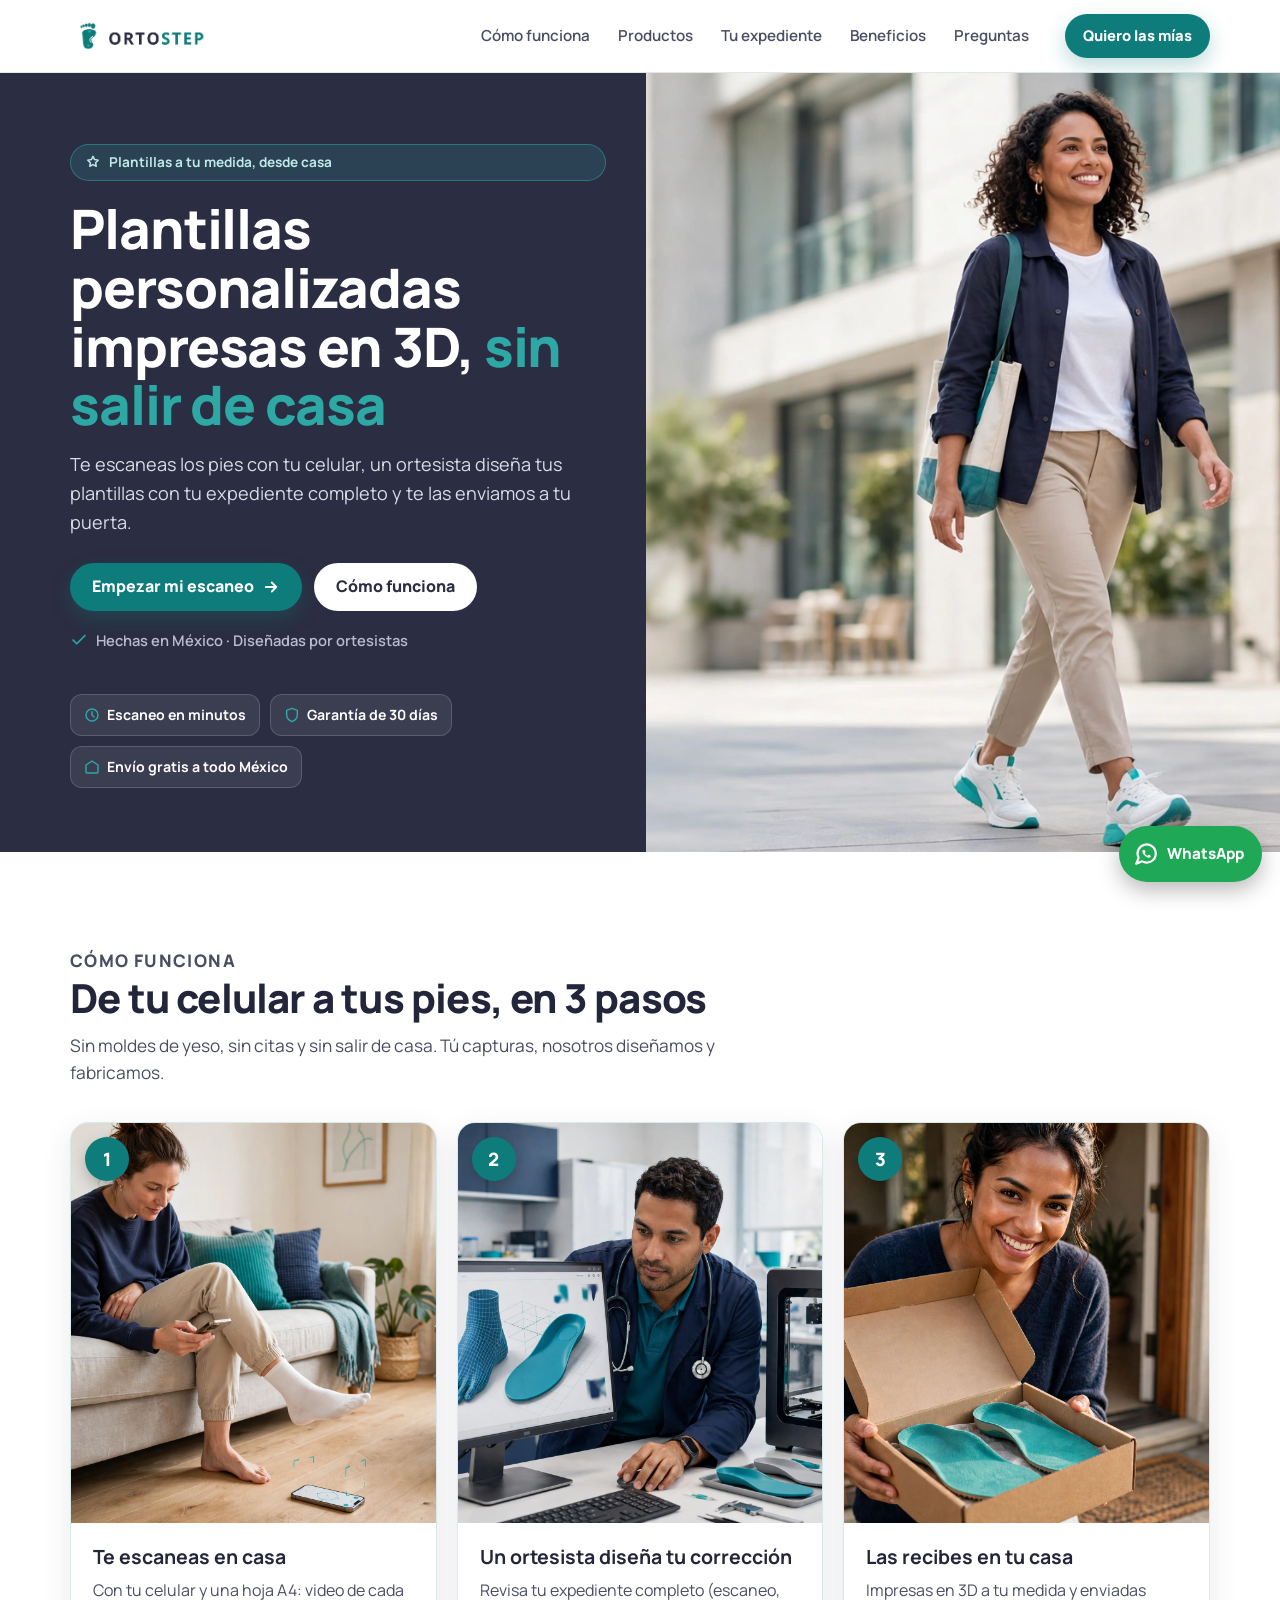
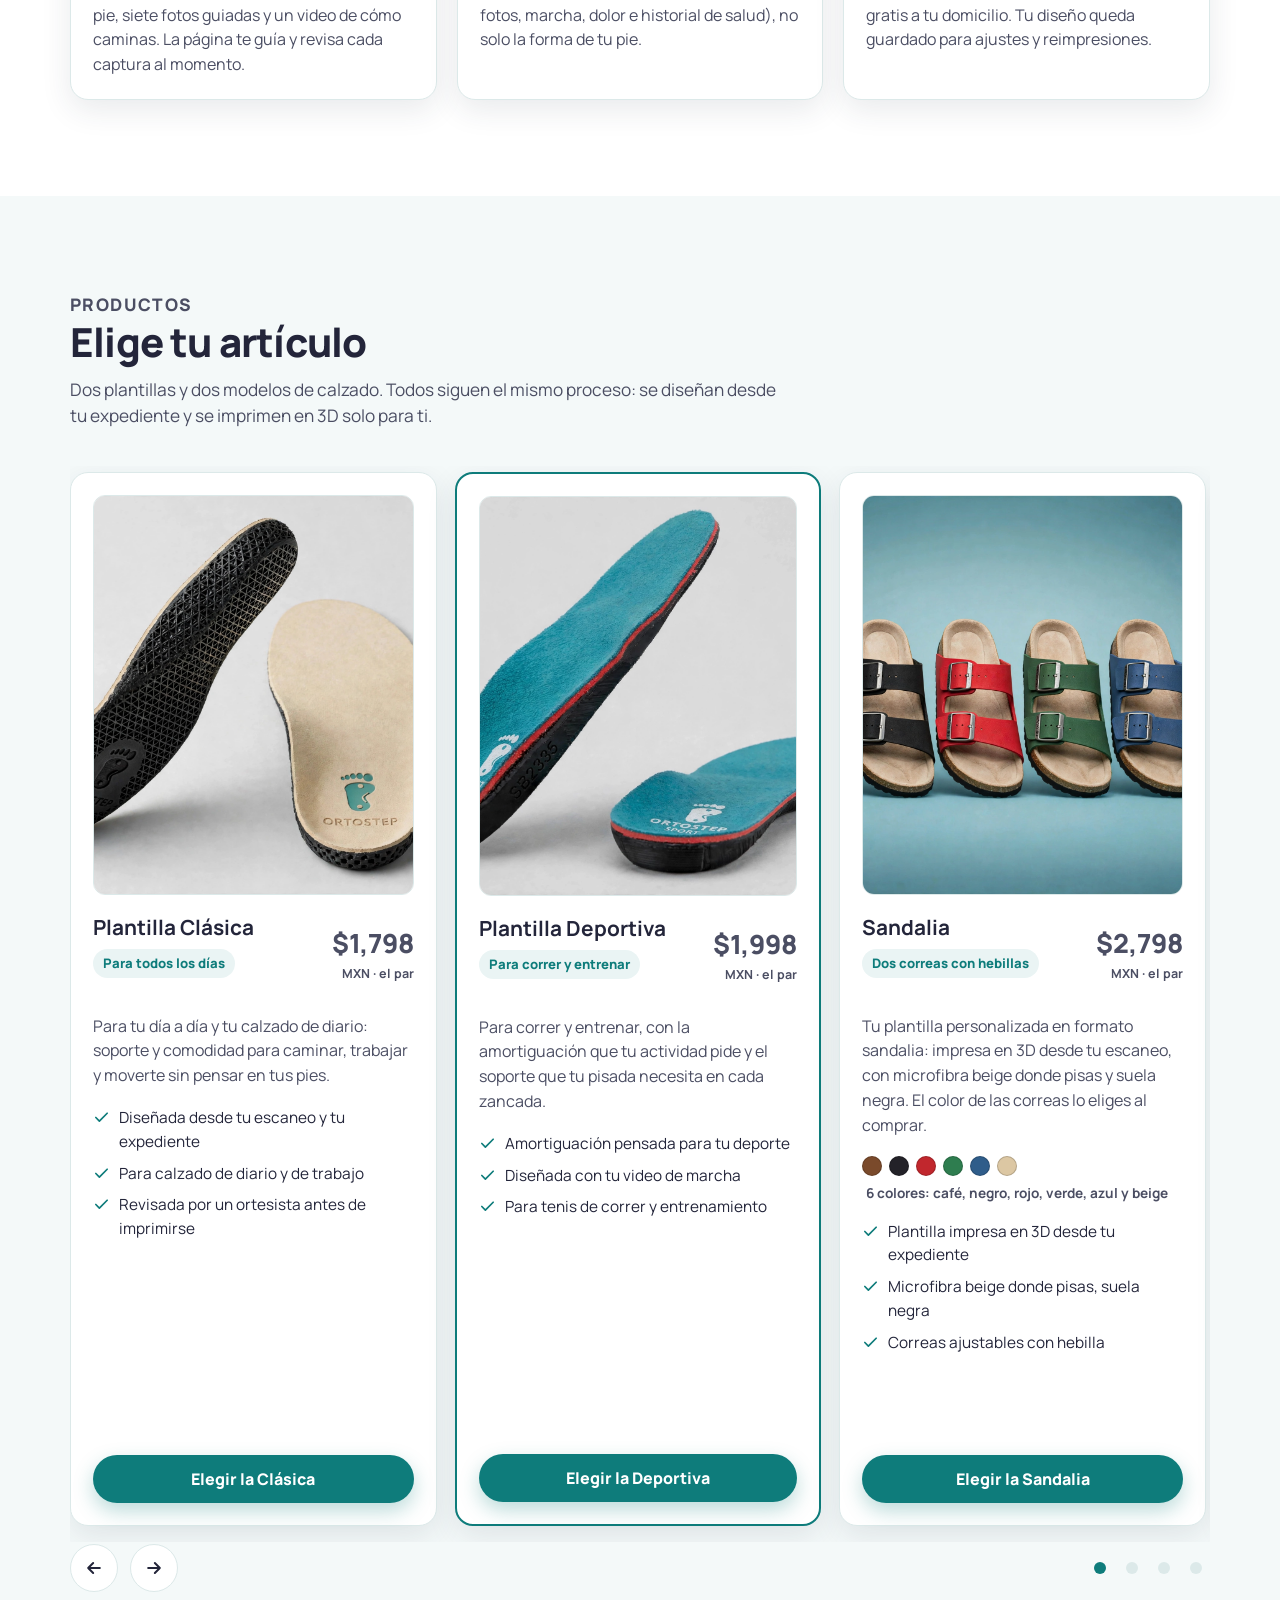
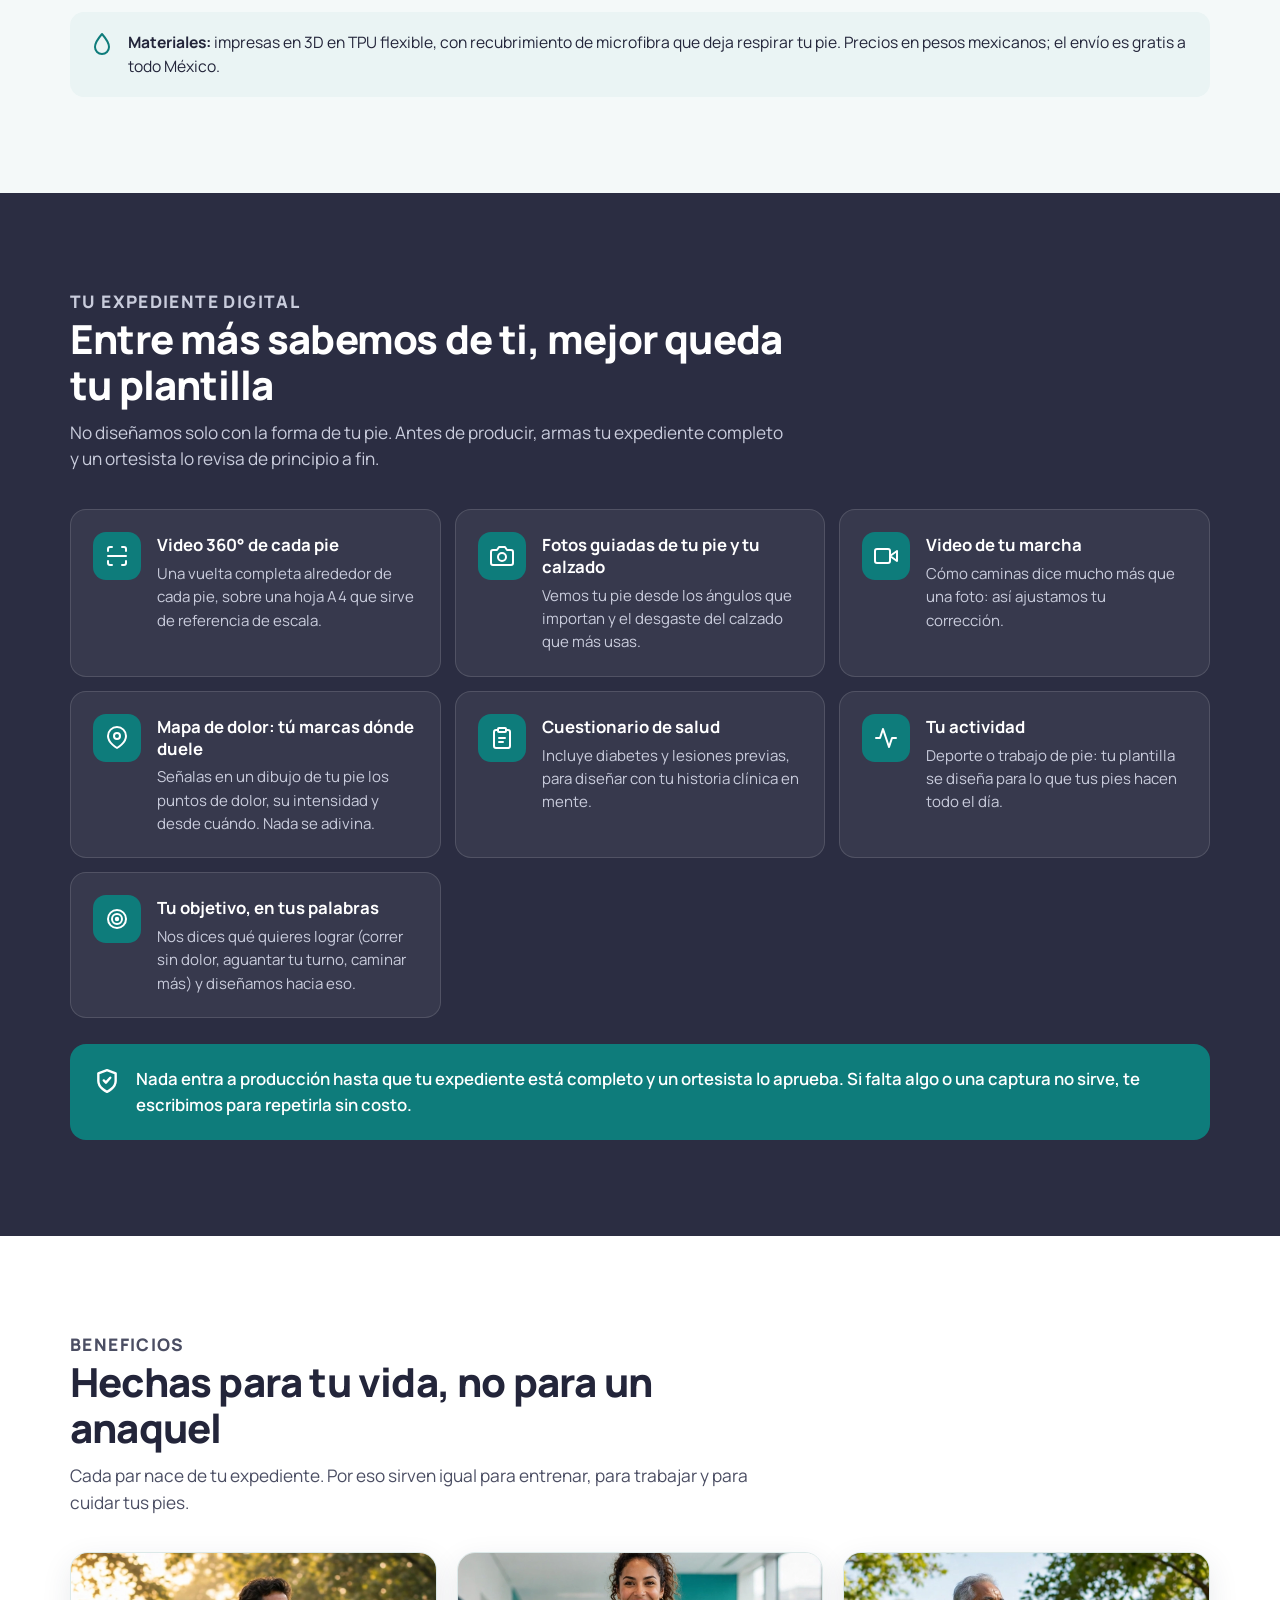
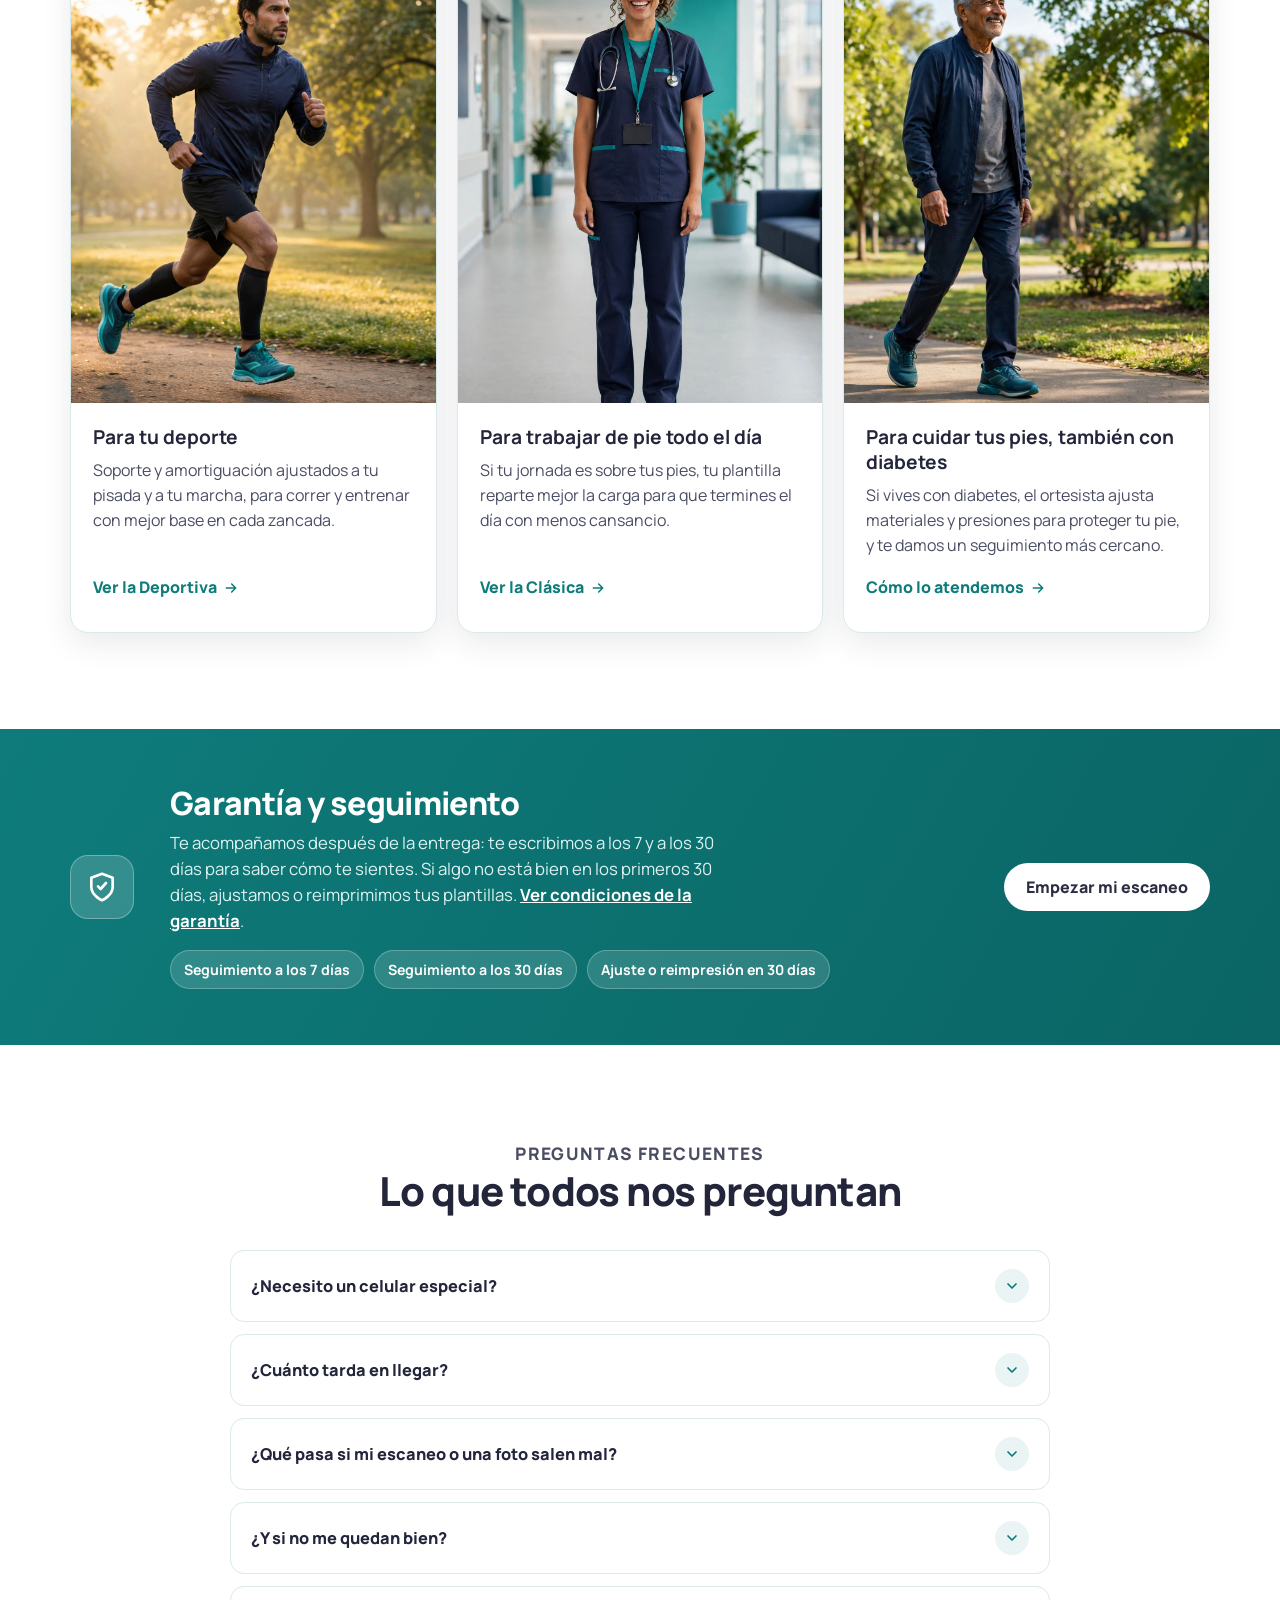
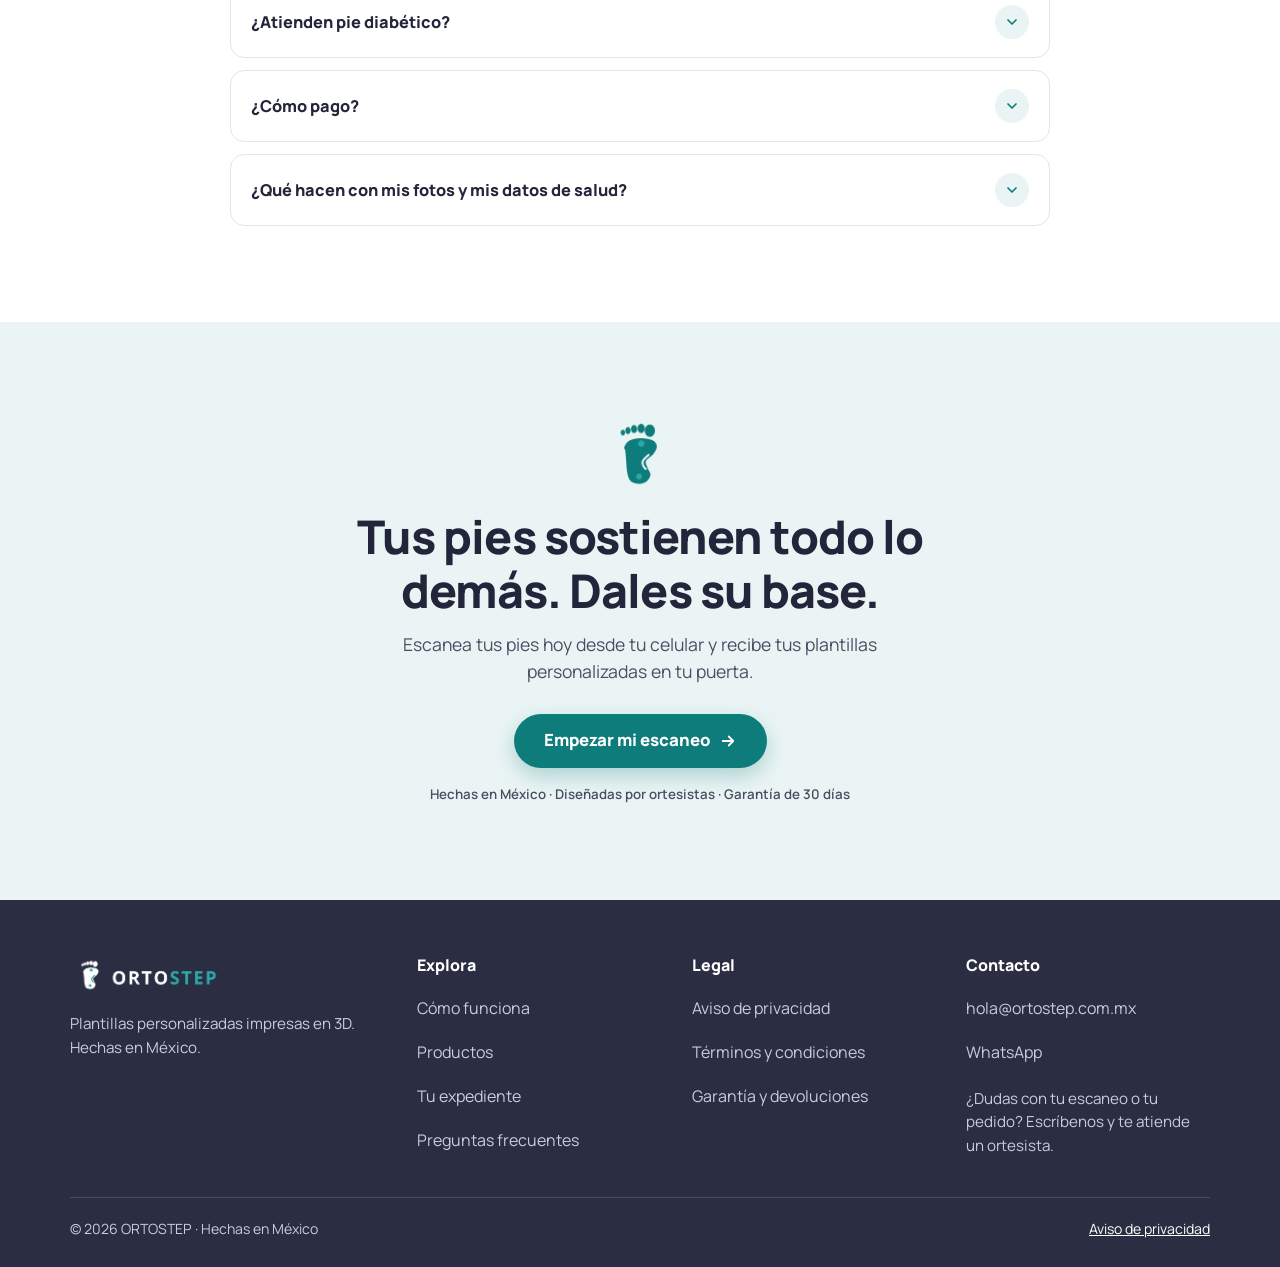
==== index.html @ dfd5c1cf "Sitio ORTOSTEP: página de venta y captura de expediente - Flujo de 8 pasos con revisión real de vide" ====
<!doctype html>
<html lang="es-MX">
<head>
<meta charset="utf-8" />
<meta name="viewport" content="width=device-width, initial-scale=1, viewport-fit=cover" />
<meta name="color-scheme" content="light dark" />
<meta name="theme-color" content="#2B2D42" />
<title>ORTOSTEP · Plantillas personalizadas impresas en 3D desde casa</title>
<meta name="description" content="Plantillas ortopédicas personalizadas impresas en 3D, sin salir de casa. Te escaneas los pies con tu celular, un ortesista diseña tus plantillas con tu expediente y te las enviamos gratis a todo México." />
<link rel="canonical" href="https://ortostep.com.mx/" />
<meta property="og:type" content="website" />
<meta property="og:locale" content="es_MX" />
<meta property="og:site_name" content="ORTOSTEP" />
<meta property="og:title" content="ORTOSTEP · Plantillas personalizadas impresas en 3D desde casa" />
<meta property="og:description" content="Te escaneas con tu celular, un ortesista diseña tus plantillas y llegan a tu puerta. Envío gratis a todo México." />
<meta property="og:url" content="https://ortostep.com.mx/" />
<meta property="og:image" content="https://ortostep.com.mx/assets/img/portada.webp" />
<meta name="twitter:card" content="summary_large_image" />
<link rel="icon" type="image/png" href="assets/img/favicon.png" />
<link rel="apple-touch-icon" href="assets/img/favicon.png" />
<link rel="preconnect" href="https://fonts.googleapis.com" />
<link rel="preconnect" href="https://fonts.gstatic.com" crossorigin />
<link href="https://fonts.googleapis.com/css2?family=Manrope:wght@400;500;600;700;800&display=swap" rel="stylesheet" />
<link rel="preload" as="image" href="assets/img/portada.webp" />
<link rel="stylesheet" href="assets/css/styles.css" />
<script type="application/ld+json">
{
  "@context": "https://schema.org",
  "@type": "Organization",
  "name": "ORTOSTEP",
  "url": "https://ortostep.com.mx/",
  "logo": "https://ortostep.com.mx/assets/img/logo.png",
  "email": "hola@ortostep.com.mx"
}
</script>
</head>
<body>
<a class="skip" href="#inicio">Saltar al contenido</a>

<header class="site-header">
  <div class="wrap header-in">
    <a class="brand" href="#inicio" aria-label="ORTOSTEP, ir al inicio">
      <img class="logo-light" src="assets/img/logo.png" alt="ORTOSTEP" width="138" height="42" />
      <img class="logo-dark" src="assets/img/logo-oscuro.png" alt="ORTOSTEP" width="138" height="42" />
    </a>
    <nav class="main-nav" aria-label="Navegación principal">
      <ul>
        <li><a href="#como-funciona">Cómo funciona</a></li>
        <li><a href="#productos">Productos</a></li>
        <li><a href="#expediente">Tu expediente</a></li>
        <li><a href="#beneficios">Beneficios</a></li>
        <li><a href="#preguntas">Preguntas</a></li>
      </ul>
    </nav>
    <div class="header-cta">
      <button type="button" class="btn btn-teal btn-sm" data-flow-open data-product="clasica">Quiero las mías</button>
    </div>
    <button type="button" class="menu-btn" id="menuBtn" aria-label="Abrir menú" aria-expanded="false" aria-controls="mobileNav">
      <svg width="22" height="22" viewBox="0 0 24 24" fill="none" stroke="currentColor" stroke-width="2.2" stroke-linecap="round" aria-hidden="true"><line x1="3" y1="6" x2="21" y2="6"/><line x1="3" y1="12" x2="21" y2="12"/><line x1="3" y1="18" x2="21" y2="18"/></svg>
    </button>
  </div>
  <nav class="mobile-nav" id="mobileNav" aria-label="Menú móvil">
    <a href="#como-funciona">Cómo funciona</a>
    <a href="#productos">Productos</a>
    <a href="#expediente">Tu expediente</a>
    <a href="#beneficios">Beneficios</a>
    <a href="#preguntas">Preguntas</a>
  </nav>
</header>

<main id="inicio" tabindex="-1">

  <!-- PORTADA -->
  <section class="hero" aria-label="Portada">
    <div class="hero-grid">
      <div class="hero-copy">
        <span class="hero-kicker">
          <svg width="16" height="16" viewBox="0 0 24 24" fill="none" stroke="currentColor" stroke-width="2.2" stroke-linecap="round" stroke-linejoin="round" aria-hidden="true"><path d="M12 2l2.4 4.9 5.4.8-3.9 3.8 1 5.4-4.9-2.6-4.9 2.6 1-5.4L4.2 7.7l5.4-.8z"/></svg>
          Plantillas a tu medida, desde casa
        </span>
        <h1>Plantillas personalizadas impresas en 3D, <em>sin salir de casa</em></h1>
        <p class="lead">Te escaneas los pies con tu celular, un ortesista diseña tus plantillas con tu expediente completo y te las enviamos a tu puerta.</p>
        <div class="hero-actions">
          <button type="button" class="btn btn-teal" data-flow-open data-product="clasica">Empezar mi escaneo
            <svg width="18" height="18" viewBox="0 0 24 24" fill="none" stroke="currentColor" stroke-width="2.4" stroke-linecap="round" stroke-linejoin="round" aria-hidden="true"><path d="M5 12h14M13 6l6 6-6 6"/></svg>
          </button>
          <a class="btn btn-white" href="#como-funciona">Cómo funciona</a>
        </div>
        <p class="hero-note">
          <svg width="18" height="18" viewBox="0 0 24 24" fill="none" stroke="currentColor" stroke-width="2.2" stroke-linecap="round" stroke-linejoin="round" aria-hidden="true"><path d="M20 6L9 17l-5-5"/></svg>
          Hechas en México · Diseñadas por ortesistas
        </p>
        <div class="hero-badges">
          <span><svg width="16" height="16" viewBox="0 0 24 24" fill="none" stroke="currentColor" stroke-width="2.2" stroke-linecap="round" aria-hidden="true"><circle cx="12" cy="12" r="9"/><path d="M12 7v5l3 3"/></svg> Escaneo en minutos</span>
          <span><svg width="16" height="16" viewBox="0 0 24 24" fill="none" stroke="currentColor" stroke-width="2.2" stroke-linecap="round" stroke-linejoin="round" aria-hidden="true"><path d="M12 22s8-3.6 8-10V5l-8-3-8 3v7c0 6.4 8 10 8 10z"/></svg> Garantía de 30 días</span>
          <span><svg width="16" height="16" viewBox="0 0 24 24" fill="none" stroke="currentColor" stroke-width="2.2" stroke-linecap="round" stroke-linejoin="round" aria-hidden="true"><path d="M3 9l9-6 9 6v11a1 1 0 0 1-1 1H4a1 1 0 0 1-1-1z"/></svg> Envío gratis a todo México</span>
        </div>
      </div>
      <div class="hero-media">
        <img src="assets/img/portada.webp" alt="Mujer caminando con comodidad por la ciudad con calzado deportivo" fetchpriority="high" />
      </div>
    </div>
  </section>

  <!-- CÓMO FUNCIONA -->
  <section class="section" id="como-funciona">
    <div class="wrap">
      <div class="section-head">
        <p class="eyebrow">Cómo funciona</p>
        <h2>De tu celular a tus pies, en 3 pasos</h2>
        <p>Sin moldes de yeso, sin citas y sin salir de casa. Tú capturas, nosotros diseñamos y fabricamos.</p>
      </div>
      <div class="steps">
        <article class="step-card">
          <figure>
            <img src="assets/img/paso-1-escaneo.webp" alt="Persona escaneando su pie en casa con su celular" loading="lazy" width="600" height="400" />
            <span class="step-num" aria-hidden="true">1</span>
          </figure>
          <div class="step-body">
            <h3>Te escaneas en casa</h3>
            <p>Con tu celular y una hoja A4: video de cada pie, siete fotos guiadas y un video de cómo caminas. La página te guía y revisa cada captura al momento.</p>
          </div>
        </article>
        <article class="step-card">
          <figure>
            <img src="assets/img/paso-2-ortesista.webp" alt="Ortesista diseñando una plantilla en 3D en la computadora" loading="lazy" width="600" height="400" />
            <span class="step-num" aria-hidden="true">2</span>
          </figure>
          <div class="step-body">
            <h3>Un ortesista diseña tu corrección</h3>
            <p>Revisa tu expediente completo (escaneo, fotos, marcha, dolor e historial de salud), no solo la forma de tu pie.</p>
          </div>
        </article>
        <article class="step-card">
          <figure>
            <img src="assets/img/paso-3-entrega.webp" alt="Entrega de las plantillas ORTOSTEP en la puerta de casa" loading="lazy" width="600" height="400" />
            <span class="step-num" aria-hidden="true">3</span>
          </figure>
          <div class="step-body">
            <h3>Las recibes en tu casa</h3>
            <p>Impresas en 3D a tu medida y enviadas gratis a tu domicilio. Tu diseño queda guardado para ajustes y reimpresiones.</p>
          </div>
        </article>
      </div>
    </div>
  </section>

  <!-- PRODUCTOS -->
  <section class="section section-soft" id="productos">
    <div class="wrap">
      <div class="section-head">
        <p class="eyebrow">Productos</p>
        <h2>Elige tu artículo</h2>
        <p>Dos plantillas y dos modelos de calzado. Todos siguen el mismo proceso: se diseñan desde tu expediente y se imprimen en 3D solo para ti.</p>
      </div>
      <div class="carousel" id="carreteProductos" aria-roledescription="carrusel" aria-label="Productos">
        <div class="car-track" id="carTrack" tabindex="0" aria-label="Lista de productos, desliza para ver más">
          <article class="product-card car-card" id="prod-clasica" aria-label="Plantilla Clásica">
            <img class="car-img" src="assets/img/producto-clasica.webp" alt="Par de plantillas ORTOSTEP impresas en 3D con recubrimiento de microfibra" loading="lazy" width="640" height="400" />
            <div class="product-top">
              <div>
                <h3>Plantilla Clásica</h3>
                <span class="product-tag">Para todos los días</span>
              </div>
              <p class="price">$1,798 <small>MXN · el par</small></p>
            </div>
            <p>Para tu día a día y tu calzado de diario: soporte y comodidad para caminar, trabajar y moverte sin pensar en tus pies.</p>
            <ul>
              <li><svg width="17" height="17" viewBox="0 0 24 24" fill="none" stroke="currentColor" stroke-width="2.4" stroke-linecap="round" stroke-linejoin="round" aria-hidden="true"><path d="M20 6L9 17l-5-5"/></svg> Diseñada desde tu escaneo y tu expediente</li>
              <li><svg width="17" height="17" viewBox="0 0 24 24" fill="none" stroke="currentColor" stroke-width="2.4" stroke-linecap="round" stroke-linejoin="round" aria-hidden="true"><path d="M20 6L9 17l-5-5"/></svg> Para calzado de diario y de trabajo</li>
              <li><svg width="17" height="17" viewBox="0 0 24 24" fill="none" stroke="currentColor" stroke-width="2.4" stroke-linecap="round" stroke-linejoin="round" aria-hidden="true"><path d="M20 6L9 17l-5-5"/></svg> Revisada por un ortesista antes de imprimirse</li>
            </ul>
            <button type="button" class="btn btn-teal btn-block" data-flow-open data-product="clasica">Elegir la Clásica</button>
          </article>
          <article class="product-card featured car-card" id="prod-deportiva" aria-label="Plantilla Deportiva">
            <img class="car-img" src="assets/img/producto-deportiva.webp" alt="Par de plantillas deportivas ORTOSTEP impresas en 3D" loading="lazy" width="640" height="400" />
            <div class="product-top">
              <div>
                <h3>Plantilla Deportiva</h3>
                <span class="product-tag">Para correr y entrenar</span>
              </div>
              <p class="price">$1,998 <small>MXN · el par</small></p>
            </div>
            <p>Para correr y entrenar, con la amortiguación que tu actividad pide y el soporte que tu pisada necesita en cada zancada.</p>
            <ul>
              <li><svg width="17" height="17" viewBox="0 0 24 24" fill="none" stroke="currentColor" stroke-width="2.4" stroke-linecap="round" stroke-linejoin="round" aria-hidden="true"><path d="M20 6L9 17l-5-5"/></svg> Amortiguación pensada para tu deporte</li>
              <li><svg width="17" height="17" viewBox="0 0 24 24" fill="none" stroke="currentColor" stroke-width="2.4" stroke-linecap="round" stroke-linejoin="round" aria-hidden="true"><path d="M20 6L9 17l-5-5"/></svg> Diseñada con tu video de marcha</li>
              <li><svg width="17" height="17" viewBox="0 0 24 24" fill="none" stroke="currentColor" stroke-width="2.4" stroke-linecap="round" stroke-linejoin="round" aria-hidden="true"><path d="M20 6L9 17l-5-5"/></svg> Para tenis de correr y entrenamiento</li>
            </ul>
            <button type="button" class="btn btn-teal btn-block" data-flow-open data-product="deportiva">Elegir la Deportiva</button>
          </article>
          <article class="product-card car-card" id="prod-sandalia" aria-label="Sandalia">
            <img class="car-img" src="assets/img/producto-sandalia.webp" alt="Sandalia ORTOSTEP de dos correas con hebillas, en seis colores" loading="lazy" width="640" height="400" />
            <div class="product-top">
              <div>
                <h3>Sandalia</h3>
                <span class="product-tag">Dos correas con hebillas</span>
              </div>
              <p class="price">$2,798 <small>MXN · el par</small></p>
            </div>
            <p>Tu plantilla personalizada en formato sandalia: impresa en 3D desde tu escaneo, con microfibra beige donde pisas y suela negra. El color de las correas lo eliges al comprar.</p>
            <div class="color-dots">
              <i style="background:#7A4A2B" title="Café"></i><i style="background:#232228" title="Negro"></i><i style="background:#C1272D" title="Rojo"></i><i style="background:#2E7D4F" title="Verde"></i><i style="background:#2F5D8A" title="Azul"></i><i style="background:#DCC7A3" title="Beige"></i>
              <span>6 colores: café, negro, rojo, verde, azul y beige</span>
            </div>
            <ul>
              <li><svg width="17" height="17" viewBox="0 0 24 24" fill="none" stroke="currentColor" stroke-width="2.4" stroke-linecap="round" stroke-linejoin="round" aria-hidden="true"><path d="M20 6L9 17l-5-5"/></svg> Plantilla impresa en 3D desde tu expediente</li>
              <li><svg width="17" height="17" viewBox="0 0 24 24" fill="none" stroke="currentColor" stroke-width="2.4" stroke-linecap="round" stroke-linejoin="round" aria-hidden="true"><path d="M20 6L9 17l-5-5"/></svg> Microfibra beige donde pisas, suela negra</li>
              <li><svg width="17" height="17" viewBox="0 0 24 24" fill="none" stroke="currentColor" stroke-width="2.4" stroke-linecap="round" stroke-linejoin="round" aria-hidden="true"><path d="M20 6L9 17l-5-5"/></svg> Correas ajustables con hebilla</li>
            </ul>
            <button type="button" class="btn btn-teal btn-block" data-flow-open data-product="sandalia">Elegir la Sandalia</button>
          </article>
          <article class="product-card car-card" id="prod-bostoniana" aria-label="Bostoniana">
            <img class="car-img" src="assets/img/producto-bostoniana.webp" alt="Bostoniana ORTOSTEP, modelo cerrado con una correa y hebilla, en seis colores" loading="lazy" width="640" height="400" />
            <div class="product-top">
              <div>
                <h3>Bostoniana</h3>
                <span class="product-tag">Cerrada · Una correa con hebilla</span>
              </div>
              <p class="price">$2,858 <small>MXN · el par</small></p>
            </div>
            <p>Modelo cerrado tipo Boston, con una correa y hebilla, y tu plantilla personalizada impresa en 3D: microfibra beige donde pisas y suela negra. El color del corte lo eliges al comprar.</p>
            <div class="color-dots">
              <i style="background:#7A4A2B" title="Café"></i><i style="background:#232228" title="Negro"></i><i style="background:#C1272D" title="Rojo"></i><i style="background:#2E7D4F" title="Verde"></i><i style="background:#2F5D8A" title="Azul"></i><i style="background:#DCC7A3" title="Beige"></i>
              <span>6 colores: café, negro, rojo, verde, azul y beige</span>
            </div>
            <ul>
              <li><svg width="17" height="17" viewBox="0 0 24 24" fill="none" stroke="currentColor" stroke-width="2.4" stroke-linecap="round" stroke-linejoin="round" aria-hidden="true"><path d="M20 6L9 17l-5-5"/></svg> Plantilla impresa en 3D desde tu expediente</li>
              <li><svg width="17" height="17" viewBox="0 0 24 24" fill="none" stroke="currentColor" stroke-width="2.4" stroke-linecap="round" stroke-linejoin="round" aria-hidden="true"><path d="M20 6L9 17l-5-5"/></svg> Microfibra beige donde pisas, suela negra</li>
              <li><svg width="17" height="17" viewBox="0 0 24 24" fill="none" stroke="currentColor" stroke-width="2.4" stroke-linecap="round" stroke-linejoin="round" aria-hidden="true"><path d="M20 6L9 17l-5-5"/></svg> Cerrada, cómoda para todo el día</li>
            </ul>
            <button type="button" class="btn btn-teal btn-block" data-flow-open data-product="bostoniana">Elegir la Bostoniana</button>
          </article>
        </div>
        <div class="car-nav">
          <button type="button" class="car-btn" id="carPrev" aria-label="Producto anterior">
            <svg width="20" height="20" viewBox="0 0 24 24" fill="none" stroke="currentColor" stroke-width="2.4" stroke-linecap="round" stroke-linejoin="round" aria-hidden="true"><path d="M19 12H5M11 18l-6-6 6-6"/></svg>
          </button>
          <button type="button" class="car-btn" id="carNext" aria-label="Producto siguiente">
            <svg width="20" height="20" viewBox="0 0 24 24" fill="none" stroke="currentColor" stroke-width="2.4" stroke-linecap="round" stroke-linejoin="round" aria-hidden="true"><path d="M5 12h14M13 6l6 6-6 6"/></svg>
          </button>
          <div class="car-dots" id="carDots" role="group" aria-label="Ir a un producto"></div>
        </div>
      </div>
      <div class="material-note">
        <svg width="24" height="24" viewBox="0 0 24 24" fill="none" stroke="currentColor" stroke-width="2" stroke-linecap="round" stroke-linejoin="round" aria-hidden="true"><path d="M12 2C12 2 5 10 5 15a7 7 0 0 0 14 0C19 10 12 2 12 2z"/></svg>
        <p><strong>Materiales:</strong> impresas en 3D en TPU flexible, con recubrimiento de microfibra que deja respirar tu pie. Precios en pesos mexicanos; el envío es gratis a todo México.</p>
      </div>
    </div>
  </section>

  <!-- TU EXPEDIENTE DIGITAL -->
  <section class="section expediente" id="expediente">
    <div class="wrap">
      <div class="section-head">
        <p class="eyebrow">Tu expediente digital</p>
        <h2>Entre más sabemos de ti, mejor queda tu plantilla</h2>
        <p>No diseñamos solo con la forma de tu pie. Antes de producir, armas tu expediente completo y un ortesista lo revisa de principio a fin.</p>
      </div>
      <div class="exp-grid">
        <div class="exp-item">
          <div class="exp-icon"><svg width="24" height="24" viewBox="0 0 24 24" fill="none" stroke="currentColor" stroke-width="2" stroke-linecap="round" stroke-linejoin="round" aria-hidden="true"><path d="M3 7V5a2 2 0 0 1 2-2h2M17 3h2a2 2 0 0 1 2 2v2M21 17v2a2 2 0 0 1-2 2h-2M7 21H5a2 2 0 0 1-2-2v-2"/><path d="M3 12h18"/></svg></div>
          <div><h3>Video 360° de cada pie</h3><p>Una vuelta completa alrededor de cada pie, sobre una hoja A4 que sirve de referencia de escala.</p></div>
        </div>
        <div class="exp-item">
          <div class="exp-icon"><svg width="24" height="24" viewBox="0 0 24 24" fill="none" stroke="currentColor" stroke-width="2" stroke-linecap="round" stroke-linejoin="round" aria-hidden="true"><path d="M23 19a2 2 0 0 1-2 2H3a2 2 0 0 1-2-2V8a2 2 0 0 1 2-2h4l2-3h6l2 3h4a2 2 0 0 1 2 2z"/><circle cx="12" cy="13" r="4"/></svg></div>
          <div><h3>Fotos guiadas de tu pie y tu calzado</h3><p>Vemos tu pie desde los ángulos que importan y el desgaste del calzado que más usas.</p></div>
        </div>
        <div class="exp-item">
          <div class="exp-icon"><svg width="24" height="24" viewBox="0 0 24 24" fill="none" stroke="currentColor" stroke-width="2" stroke-linecap="round" stroke-linejoin="round" aria-hidden="true"><polygon points="23 7 16 12 23 17 23 7"/><path d="M14 5H3a2 2 0 0 0-2 2v10a2 2 0 0 0 2 2h11a2 2 0 0 0 2-2V7a2 2 0 0 0-2-2z"/></svg></div>
          <div><h3>Video de tu marcha</h3><p>Cómo caminas dice mucho más que una foto: así ajustamos tu corrección.</p></div>
        </div>
        <div class="exp-item">
          <div class="exp-icon"><svg width="24" height="24" viewBox="0 0 24 24" fill="none" stroke="currentColor" stroke-width="2" stroke-linecap="round" stroke-linejoin="round" aria-hidden="true"><path d="M21 10c0 7-9 12-9 12s-9-5-9-12a9 9 0 0 1 18 0z"/><circle cx="12" cy="10" r="3"/></svg></div>
          <div><h3>Mapa de dolor: tú marcas dónde duele</h3><p>Señalas en un dibujo de tu pie los puntos de dolor, su intensidad y desde cuándo. Nada se adivina.</p></div>
        </div>
        <div class="exp-item">
          <div class="exp-icon"><svg width="24" height="24" viewBox="0 0 24 24" fill="none" stroke="currentColor" stroke-width="2" stroke-linecap="round" stroke-linejoin="round" aria-hidden="true"><path d="M16 4h2a2 2 0 0 1 2 2v14a2 2 0 0 1-2 2H6a2 2 0 0 1-2-2V6a2 2 0 0 1 2-2h2"/><rect x="8" y="2" width="8" height="4" rx="1"/><path d="M9 12h6M9 16h4"/></svg></div>
          <div><h3>Cuestionario de salud</h3><p>Incluye diabetes y lesiones previas, para diseñar con tu historia clínica en mente.</p></div>
        </div>
        <div class="exp-item">
          <div class="exp-icon"><svg width="24" height="24" viewBox="0 0 24 24" fill="none" stroke="currentColor" stroke-width="2" stroke-linecap="round" stroke-linejoin="round" aria-hidden="true"><path d="M22 12h-4l-3 9L9 3l-3 9H2"/></svg></div>
          <div><h3>Tu actividad</h3><p>Deporte o trabajo de pie: tu plantilla se diseña para lo que tus pies hacen todo el día.</p></div>
        </div>
        <div class="exp-item wide">
          <div class="exp-icon"><svg width="24" height="24" viewBox="0 0 24 24" fill="none" stroke="currentColor" stroke-width="2" stroke-linecap="round" stroke-linejoin="round" aria-hidden="true"><circle cx="12" cy="12" r="9"/><circle cx="12" cy="12" r="5"/><circle cx="12" cy="12" r="1.2" fill="currentColor"/></svg></div>
          <div><h3>Tu objetivo, en tus palabras</h3><p>Nos dices qué quieres lograr (correr sin dolor, aguantar tu turno, caminar más) y diseñamos hacia eso.</p></div>
        </div>
      </div>
      <div class="exp-close">
        <svg width="26" height="26" viewBox="0 0 24 24" fill="none" stroke="#fff" stroke-width="2.2" stroke-linecap="round" stroke-linejoin="round" aria-hidden="true"><path d="M12 22s8-3.6 8-10V5l-8-3-8 3v7c0 6.4 8 10 8 10z"/><path d="M9 11.5l2 2 4-4.5"/></svg>
        <p>Nada entra a producción hasta que tu expediente está completo y un ortesista lo aprueba. Si falta algo o una captura no sirve, te escribimos para repetirla sin costo.</p>
      </div>
    </div>
  </section>

  <!-- BENEFICIOS -->
  <section class="section" id="beneficios">
    <div class="wrap">
      <div class="section-head">
        <p class="eyebrow">Beneficios</p>
        <h2>Hechas para tu vida, no para un anaquel</h2>
        <p>Cada par nace de tu expediente. Por eso sirven igual para entrenar, para trabajar y para cuidar tus pies.</p>
      </div>
      <div class="benefits">
        <article class="benefit-card">
          <img src="assets/img/beneficio-deporte.webp" alt="Persona corriendo al aire libre con calzado deportivo" loading="lazy" width="600" height="450" />
          <div class="benefit-body">
            <h3>Para tu deporte</h3>
            <p>Soporte y amortiguación ajustados a tu pisada y a tu marcha, para correr y entrenar con mejor base en cada zancada.</p>
            <a href="#productos" data-car="1">Ver la Deportiva <svg width="16" height="16" viewBox="0 0 24 24" fill="none" stroke="currentColor" stroke-width="2.4" stroke-linecap="round" stroke-linejoin="round" aria-hidden="true"><path d="M5 12h14M13 6l6 6-6 6"/></svg></a>
          </div>
        </article>
        <article class="benefit-card">
          <img src="assets/img/beneficio-trabajo.webp" alt="Persona trabajando de pie durante su jornada" loading="lazy" width="600" height="450" />
          <div class="benefit-body">
            <h3>Para trabajar de pie todo el día</h3>
            <p>Si tu jornada es sobre tus pies, tu plantilla reparte mejor la carga para que termines el día con menos cansancio.</p>
            <a href="#productos" data-car="0">Ver la Clásica <svg width="16" height="16" viewBox="0 0 24 24" fill="none" stroke="currentColor" stroke-width="2.4" stroke-linecap="round" stroke-linejoin="round" aria-hidden="true"><path d="M5 12h14M13 6l6 6-6 6"/></svg></a>
          </div>
        </article>
        <article class="benefit-card">
          <img src="assets/img/beneficio-cuidado.webp" alt="Cuidado y revisión de los pies en casa" loading="lazy" width="600" height="450" />
          <div class="benefit-body">
            <h3>Para cuidar tus pies, también con diabetes</h3>
            <p>Si vives con diabetes, el ortesista ajusta materiales y presiones para proteger tu pie, y te damos un seguimiento más cercano.</p>
            <a href="#faq-diabetes" data-open-faq="faq-diabetes">Cómo lo atendemos <svg width="16" height="16" viewBox="0 0 24 24" fill="none" stroke="currentColor" stroke-width="2.4" stroke-linecap="round" stroke-linejoin="round" aria-hidden="true"><path d="M5 12h14M13 6l6 6-6 6"/></svg></a>
          </div>
        </article>
      </div>
    </div>
  </section>

  <!-- GARANTÍA -->
  <section class="guarantee" aria-labelledby="garantia-titulo">
    <div class="wrap guarantee-in">
      <div class="guarantee-icon" aria-hidden="true">
        <svg width="32" height="32" viewBox="0 0 24 24" fill="none" stroke="#fff" stroke-width="2" stroke-linecap="round" stroke-linejoin="round"><path d="M12 22s8-3.6 8-10V5l-8-3-8 3v7c0 6.4 8 10 8 10z"/><path d="M9 11.5l2 2 4-4.5"/></svg>
      </div>
      <div>
        <h2 id="garantia-titulo">Garantía y seguimiento</h2>
        <p>Te acompañamos después de la entrega: te escribimos a los 7 y a los 30 días para saber cómo te sientes. Si algo no está bien en los primeros 30 días, ajustamos o reimprimimos tus plantillas. <a href="terminos.html#garantia">Ver condiciones de la garantía</a>.</p>
        <div class="guarantee-points">
          <span>Seguimiento a los 7 días</span>
          <span>Seguimiento a los 30 días</span>
          <span>Ajuste o reimpresión en 30 días</span>
        </div>
      </div>
      <button type="button" class="btn btn-white" data-flow-open data-product="clasica">Empezar mi escaneo</button>
    </div>
  </section>

  <!-- PREGUNTAS -->
  <section class="section" id="preguntas">
    <div class="wrap">
      <div class="section-head center">
        <p class="eyebrow">Preguntas frecuentes</p>
        <h2>Lo que todos nos preguntan</h2>
      </div>
      <div class="faq-list">
        <details class="faq-item">
          <summary>¿Necesito un celular especial?<span class="chev" aria-hidden="true"><svg width="16" height="16" viewBox="0 0 24 24" fill="none" stroke="currentColor" stroke-width="2.6" stroke-linecap="round" stroke-linejoin="round"><path d="M6 9l6 6 6-6"/></svg></span></summary>
          <div class="faq-answer"><p>No. Funciona con cualquier celular con cámara y un navegador actualizado (Chrome o Safari), sin instalar nada. Solo necesitas una hoja tamaño A4 y, de preferencia, a alguien que te ayude a grabar.</p></div>
        </details>
        <details class="faq-item">
          <summary>¿Cuánto tarda en llegar?<span class="chev" aria-hidden="true"><svg width="16" height="16" viewBox="0 0 24 24" fill="none" stroke="currentColor" stroke-width="2.6" stroke-linecap="round" stroke-linejoin="round"><path d="M6 9l6 6 6-6"/></svg></span></summary>
          <!-- AJUSTA estos tiempos a tu operación real -->
          <div class="faq-answer"><p>Una vez que tu expediente está completo y confirmado tu pago, diseñamos y fabricamos tus plantillas en unos 5 a 7 días hábiles; el envío a tu domicilio tarda de 2 a 5 días hábiles más. Te avisamos por WhatsApp en cada etapa.</p></div>
        </details>
        <details class="faq-item">
          <summary>¿Qué pasa si mi escaneo o una foto salen mal?<span class="chev" aria-hidden="true"><svg width="16" height="16" viewBox="0 0 24 24" fill="none" stroke="currentColor" stroke-width="2.6" stroke-linecap="round" stroke-linejoin="round"><path d="M6 9l6 6 6-6"/></svg></span></summary>
          <div class="faq-answer"><p>La página revisa cada captura en cuanto la subes (duración, luz, nitidez y resolución) y te avisa si conviene repetirla. Después, el ortesista revisa todo tu expediente; si algo no sirve, te pedimos repetirlo sin costo.</p></div>
        </details>
        <details class="faq-item">
          <summary>¿Y si no me quedan bien?<span class="chev" aria-hidden="true"><svg width="16" height="16" viewBox="0 0 24 24" fill="none" stroke="currentColor" stroke-width="2.6" stroke-linecap="round" stroke-linejoin="round"><path d="M6 9l6 6 6-6"/></svg></span></summary>
          <div class="faq-answer"><p>Tu diseño queda guardado. Durante los primeros 30 días ajustamos o reimprimimos tus plantillas según las <a href="terminos.html#garantia">condiciones de la garantía</a>.</p></div>
        </details>
        <details class="faq-item" id="faq-diabetes">
          <summary>¿Atienden pie diabético?<span class="chev" aria-hidden="true"><svg width="16" height="16" viewBox="0 0 24 24" fill="none" stroke="currentColor" stroke-width="2.6" stroke-linecap="round" stroke-linejoin="round"><path d="M6 9l6 6 6-6"/></svg></span></summary>
          <div class="faq-answer">
            <p>Sí. Si marcas diabetes en tu cuestionario, el ortesista usa materiales más suaves, reparte mejor las presiones en las zonas de riesgo y te da un seguimiento más cercano.</p>
            <p>Importante: si tienes heridas abiertas, úlceras, cambios de color o pérdida importante de sensibilidad, primero consulta a tu médico. En esos casos una valoración presencial es indispensable, y te lo diremos si vemos señales en tu expediente.</p>
          </div>
        </details>
        <details class="faq-item">
          <summary>¿Cómo pago?<span class="chev" aria-hidden="true"><svg width="16" height="16" viewBox="0 0 24 24" fill="none" stroke="currentColor" stroke-width="2.6" stroke-linecap="round" stroke-linejoin="round"><path d="M6 9l6 6 6-6"/></svg></span></summary>
          <div class="faq-answer"><p>Al confirmar tu pedido te escribimos por WhatsApp con tu folio y las opciones de pago. Tu plantilla entra a producción cuando el pago está confirmado.</p></div>
        </details>
        <details class="faq-item">
          <summary>¿Qué hacen con mis fotos y mis datos de salud?<span class="chev" aria-hidden="true"><svg width="16" height="16" viewBox="0 0 24 24" fill="none" stroke="currentColor" stroke-width="2.6" stroke-linecap="round" stroke-linejoin="round"><path d="M6 9l6 6 6-6"/></svg></span></summary>
          <div class="faq-answer"><p>Solo los usamos para diseñar, fabricar y dar seguimiento a tus plantillas. Se guardan en un sistema privado y no se comparten con fines comerciales. Consulta nuestro <a href="aviso-privacidad.html">aviso de privacidad</a>.</p></div>
        </details>
      </div>
    </div>
  </section>

  <!-- CIERRE -->
  <section class="section closing" id="empezar">
    <div class="wrap">
      <img class="icono" src="assets/img/favicon.png" alt="" width="72" height="72" loading="lazy" />
      <h2>Tus pies sostienen todo lo demás. Dales su base.</h2>
      <p>Escanea tus pies hoy desde tu celular y recibe tus plantillas personalizadas en tu puerta.</p>
      <button type="button" class="btn btn-teal btn-lg" data-flow-open data-product="clasica">Empezar mi escaneo
        <svg width="18" height="18" viewBox="0 0 24 24" fill="none" stroke="currentColor" stroke-width="2.4" stroke-linecap="round" stroke-linejoin="round" aria-hidden="true"><path d="M5 12h14M13 6l6 6-6 6"/></svg>
      </button>
      <small>Hechas en México · Diseñadas por ortesistas · Garantía de 30 días</small>
    </div>
  </section>

</main>

<!-- ============ AVISO EN COMPUTADORA ============ -->
<div class="overlay gate" id="mobileGate" hidden role="dialog" aria-modal="true" aria-labelledby="gateTitle">
  <div class="modal-card">
    <h2 id="gateTitle" tabindex="-1">El escaneo se hace con tu celular</h2>
    <p>Para grabar tus pies necesitas la cámara de tu celular. Abre esta página en él: escanea el código o escribe la dirección en su navegador.</p>
    <div class="qr-box" id="qrBox"><img src="assets/img/qr.png" alt="Código QR para abrir ORTOSTEP en tu celular" width="190" height="190" /></div>
    <p class="gate-url" id="gateUrl">ortostep.com.mx</p>
    <div class="gate-actions">
      <button type="button" class="btn btn-teal" id="gateClose">Entendido, volver a la página</button>
      <button type="button" class="btn btn-ghost btn-wrap" id="gateContinue">Ya tengo mis videos y fotos: continuar aquí</button>
    </div>
    <p class="gate-small">Si sigues aquí, podrás subir videos y fotos que ya hayas grabado con tu celular.</p>
  </div>
</div>

<!-- ============ FLUJO DE COMPRA Y CAPTURA ============ -->
<div class="overlay" id="flujoCompra" hidden role="dialog" aria-modal="true" aria-label="Compra y captura de tu expediente ORTOSTEP">
  <div class="flow-top">
    <div class="flow-top-in">
      <img class="logo-light" src="assets/img/logo.png" alt="ORTOSTEP" width="98" height="30" />
      <img class="logo-dark" src="assets/img/logo-oscuro.png" alt="ORTOSTEP" width="98" height="30" />
      <a class="flow-help" href="#" data-wa-link target="_blank" rel="noopener"><span class="hide-sm">¿Dudas? </span>WhatsApp</a>
      <button type="button" class="flow-close" id="flowClose">
        <svg width="16" height="16" viewBox="0 0 24 24" fill="none" stroke="currentColor" stroke-width="2.4" stroke-linecap="round" aria-hidden="true"><path d="M18 6L6 18M6 6l12 12"/></svg>
        Salir
      </button>
    </div>
  </div>

  <div class="flow-wrap">
    <div id="flowMain">
      <div class="flow-product">
        <div class="fp-info">
          <strong id="fpName">Plantilla Clásica</strong>
          <span id="fpPrice">$1,798 MXN · el par</span>
        </div>
        <div class="prod-switch" role="group" aria-label="Cambiar producto">
          <button type="button" data-prod="clasica" aria-pressed="true">Clásica · $1,798</button>
          <button type="button" data-prod="deportiva" aria-pressed="false">Deportiva · $1,998</button>
          <button type="button" data-prod="sandalia" aria-pressed="false">Sandalia · $2,798</button>
          <button type="button" data-prod="bostoniana" aria-pressed="false">Bostoniana · $2,858</button>
        </div>
      </div>

      <div class="color-picker" id="colorPicker" hidden>
        <p class="color-picker-label" id="colorLabel">Color del corte</p>
        <div class="radio-row" role="radiogroup" aria-labelledby="colorLabel">
          <label class="radio-pill color-pill"><input type="radio" name="upper-color" value="Café" /><span><i style="background:#7A4A2B"></i>Café</span></label>
          <label class="radio-pill color-pill"><input type="radio" name="upper-color" value="Negro" /><span><i style="background:#232228"></i>Negro</span></label>
          <label class="radio-pill color-pill"><input type="radio" name="upper-color" value="Rojo" /><span><i style="background:#C1272D"></i>Rojo</span></label>
          <label class="radio-pill color-pill"><input type="radio" name="upper-color" value="Verde" /><span><i style="background:#2E7D4F"></i>Verde</span></label>
          <label class="radio-pill color-pill"><input type="radio" name="upper-color" value="Azul" /><span><i style="background:#2F5D8A"></i>Azul</span></label>
          <label class="radio-pill color-pill"><input type="radio" name="upper-color" value="Beige" /><span><i style="background:#DCC7A3"></i>Beige</span></label>
        </div>
      </div>

      <div class="resume-banner" id="resumeBanner" hidden>
        <span id="resumeText">Retomamos tu expediente donde lo dejaste.</span>
        <button type="button" id="resetFlow">Empezar de nuevo</button>
      </div>

      <div class="flow-progress">
        <div class="fp-label"><span id="progStepName">Tus datos</span><span id="progStepCount">Paso 1 de 8</span></div>
        <div class="prog-segs" id="progSegs" aria-hidden="true"><i></i><i></i><i></i><i></i><i></i><i></i><i></i><i></i></div>
        <p class="flow-resume">
          <svg width="17" height="17" viewBox="0 0 24 24" fill="none" stroke="currentColor" stroke-width="2.2" stroke-linecap="round" aria-hidden="true"><circle cx="12" cy="12" r="9"/><path d="M12 7v5l3 3"/></svg>
          <span>Tu avance se guarda en este celular. Si tienes que salir, vuelve a esta página desde el mismo navegador y continúa donde te quedaste.</span>
        </p>
      </div>

      <div class="flow-alert" id="flowAlert" role="alert" tabindex="-1"></div>

      <!-- PASO 1 · TUS DATOS -->
      <section class="fstep active" data-step="1" aria-labelledby="h-step1">
        <p class="eyebrow">Paso 1 · Tus datos</p>
        <h2 id="h-step1">Empecemos con tus datos</h2>
        <p class="flead">Con esto abrimos tu expediente y te avisamos de cada avance por WhatsApp.</p>
        <div class="fgrid two">
          <div class="field full">
            <label for="f-nombre">Nombre completo</label>
            <input id="f-nombre" type="text" autocomplete="name" placeholder="Ej. Ana María López" />
          </div>
          <div class="field">
            <label for="f-edad">Edad <small>(años)</small></label>
            <input id="f-edad" type="number" inputmode="numeric" min="4" max="100" placeholder="Ej. 34" />
          </div>
          <div class="field">
            <label for="f-sexo">Sexo</label>
            <select id="f-sexo">
              <option value="">Selecciona</option>
              <option>Femenino</option>
              <option>Masculino</option>
            </select>
          </div>
          <div class="field">
            <label for="f-peso">Peso <small>(kg)</small></label>
            <input id="f-peso" type="number" inputmode="decimal" min="15" max="250" step="0.1" placeholder="Ej. 68" />
          </div>
          <div class="field">
            <label for="f-estatura">Estatura <small>(cm)</small></label>
            <input id="f-estatura" type="number" inputmode="numeric" min="80" max="230" placeholder="Ej. 165" />
          </div>
          <div class="field">
            <label for="f-correo">Correo electrónico</label>
            <input id="f-correo" type="email" autocomplete="email" inputmode="email" placeholder="tucorreo@ejemplo.com" />
          </div>
          <div class="field">
            <label for="f-whatsapp">WhatsApp <small>(10 dígitos)</small></label>
            <input id="f-whatsapp" type="tel" autocomplete="tel-national" inputmode="tel" placeholder="Ej. 55 1234 5678" />
          </div>
        </div>
        <div class="fnote">
          <svg width="22" height="22" viewBox="0 0 24 24" fill="none" stroke="currentColor" stroke-width="2" stroke-linecap="round" stroke-linejoin="round" aria-hidden="true"><circle cx="12" cy="12" r="9"/><path d="M12 8v5M12 16.5h.01"/></svg>
          <p><strong>Tu peso importa:</strong> nos ayuda a calibrar la firmeza de tu plantilla, para que el soporte sea firme donde debe serlo y suave donde tu pie lo pide.</p>
        </div>
      </section>

      <!-- PASO 2 · ESCANEO -->
      <section class="fstep" data-step="2" aria-labelledby="h-step2">
        <p class="eyebrow">Paso 2 · Tu escaneo</p>
        <h2 id="h-step2">Graba una vuelta completa a cada pie</h2>
        <p class="flead">Necesitas una hoja tamaño A4 y, de preferencia, a alguien que te ayude. Con ese video y la hoja como referencia de escala, nuestro equipo reconstruye la forma de tu pie en 3D para diseñar tu plantilla.</p>
        <div class="demo-box" hidden><p>Así se hace: mira el ejemplo</p><video data-src="videos/ejemplo-escaneo.mp4" muted loop playsinline controls preload="none"></video></div>
        <div class="guide-cards">
          <div class="guide-card">
            <div class="gnum">1</div>
            <h3>Hoja A4 en el piso</h3>
            <p>Pon una hoja A4 (21 × 29.7 cm, no tamaño carta) en un piso liso y apoya encima tu pie descalzo, con tu peso normal.</p>
          </div>
          <div class="guide-card">
            <div class="gnum">2</div>
            <h3>Vuelta completa, despacio</h3>
            <p>Quien te ayuda sostiene el celular a la altura de la rodilla, apuntando al pie, y da una vuelta completa en 15 a 30 segundos. Tu pie no se mueve; la cámara da la vuelta. Que la hoja se vea siempre.</p>
          </div>
          <div class="guide-card">
            <div class="gnum">3</div>
            <h3>Repite con el otro pie</h3>
            <p>Haz lo mismo con el otro pie. Revisamos cada video en cuanto termina: si algo sale mal, lo repites aquí mismo.</p>
          </div>
        </div>
        <div class="capture-grid">
          <div class="capture-card" id="scanCard-derecho" data-side="derecho">
            <h3>Pie derecho <span class="ucheck" aria-hidden="true"><svg width="20" height="20" viewBox="0 0 24 24" fill="none" stroke="currentColor" stroke-width="2.6" stroke-linecap="round" stroke-linejoin="round"><path d="M20 6L9 17l-5-5"/></svg></span></h3>
            <p>Descalzo, sobre la hoja A4 y con buena luz.</p>
            <div class="rec">
              <video class="rec-live" playsinline muted></video>
              <p class="rec-guide" aria-live="polite"></p>
              <div class="rec-bar"><i></i></div>
              <p class="rec-time"></p>
              <button type="button" class="btn btn-teal btn-sm rec-stop" disabled>Terminar grabación</button>
            </div>
            <video class="uprev" controls playsinline muted></video>
            <button type="button" class="btn btn-teal btn-sm" data-scan="derecho">Grabar con la cámara</button>
            <div class="link-alt"><label class="upload-btn">o sube un video que ya grabaste<input type="file" accept="video/*" data-file="scan-derecho" /></label></div>
            <p class="qstatus" aria-live="polite"></p>
          </div>
          <div class="capture-card" id="scanCard-izquierdo" data-side="izquierdo">
            <h3>Pie izquierdo <span class="ucheck" aria-hidden="true"><svg width="20" height="20" viewBox="0 0 24 24" fill="none" stroke="currentColor" stroke-width="2.6" stroke-linecap="round" stroke-linejoin="round"><path d="M20 6L9 17l-5-5"/></svg></span></h3>
            <p>Descalzo, sobre la hoja A4 y con buena luz.</p>
            <div class="rec">
              <video class="rec-live" playsinline muted></video>
              <p class="rec-guide" aria-live="polite"></p>
              <div class="rec-bar"><i></i></div>
              <p class="rec-time"></p>
              <button type="button" class="btn btn-teal btn-sm rec-stop" disabled>Terminar grabación</button>
            </div>
            <video class="uprev" controls playsinline muted></video>
            <button type="button" class="btn btn-teal btn-sm" data-scan="izquierdo">Grabar con la cámara</button>
            <div class="link-alt"><label class="upload-btn">o sube un video que ya grabaste<input type="file" accept="video/*" data-file="scan-izquierdo" /></label></div>
            <p class="qstatus" aria-live="polite"></p>
          </div>
        </div>

        <div class="box measure">
          <div>
            <h3>Tus medidas</h3>
            <p class="hint" style="margin:0">El ortesista las confirma con tu video. Si no estás seguro, elige la opción más cercana.</p>
          </div>
          <div class="fgrid two">
            <div class="field">
              <label for="f-largo">Largo de tu pie <small>(cm, opcional)</small></label>
              <input id="f-largo" type="number" inputmode="decimal" min="12" max="35" step="0.1" placeholder="Ej. 25.3" />
              <p class="hint">Pon el talón contra la pared, marca en la hoja hasta tu dedo más largo y mide con una regla.</p>
              <p class="suggest" id="tallaSuggest" aria-live="polite"><span></span><button type="button" id="useSuggest">Usar esta talla</button></p>
            </div>
            <div class="field">
              <label for="f-talla">Tu talla de calzado <small>(MX)</small></label>
              <select id="f-talla">
                <option value="">Selecciona tu talla</option>
                <option>21</option><option>21.5</option><option>22</option><option>22.5</option><option>23</option><option>23.5</option><option>24</option><option>24.5</option><option>25</option><option>25.5</option><option>26</option><option>26.5</option><option>27</option><option>27.5</option><option>28</option><option>28.5</option><option>29</option><option>29.5</option><option>30</option><option>31</option>
                <option value="Otra">Otra talla (te contactamos)</option>
              </select>
            </div>
            <div class="field full">
              <span class="label" id="arcoLabel">¿Cómo es tu arco?</span>
              <div class="radio-row" role="radiogroup" aria-labelledby="arcoLabel">
                <label class="radio-pill"><input type="radio" name="arco" value="Bajo o plano" /><span>Bajo o plano</span></label>
                <label class="radio-pill"><input type="radio" name="arco" value="Medio" /><span>Medio</span></label>
                <label class="radio-pill"><input type="radio" name="arco" value="Alto" /><span>Alto</span></label>
                <label class="radio-pill"><input type="radio" name="arco" value="No sé" /><span>No sé</span></label>
              </div>
              <p class="hint">Si no sabes, elige «No sé»: el ortesista lo mide en tu video y tus fotos laterales.</p>
            </div>
          </div>
          <div class="product-preview">
            <img id="spImg" src="assets/img/producto-clasica.webp" alt="" width="110" height="76" />
            <p>Con estos datos y tu escaneo diseñamos tu <strong id="spProduct">Plantilla Clásica</strong>.</p>
          </div>
        </div>
      </section>

      <!-- PASO 3 · FOTOS -->
      <section class="fstep" data-step="3" aria-labelledby="h-step3">
        <p class="eyebrow">Paso 3 · Tus fotos</p>
        <h2 id="h-step3">Siete fotos que nos dicen mucho</h2>
        <p class="flead">Cada foto tiene su guía. Tómalas con luz natural y sin filtros. Revisamos la luz, la nitidez y la resolución de cada una en cuanto la subes.</p>
        <div class="demo-box" hidden><p>Así se hace: mira el ejemplo</p><video data-src="videos/ejemplo-fotos.mp4" muted loop playsinline controls preload="none"></video></div>
        <div class="capture-grid" id="photoGrid"></div>
        <div class="fnote">
          <svg width="22" height="22" viewBox="0 0 24 24" fill="none" stroke="currentColor" stroke-width="2" stroke-linecap="round" stroke-linejoin="round" aria-hidden="true"><path d="M12 22s8-3.6 8-10V5l-8-3-8 3v7c0 6.4 8 10 8 10z"/><path d="M9 11.5l2 2 4-4.5"/></svg>
          <p>Tip: pídele a alguien que te tome las fotos; es mucho más fácil que hacerlo tú solo.</p>
        </div>
      </section>

      <!-- PASO 4 · MARCHA -->
      <section class="fstep" data-step="4" aria-labelledby="h-step4">
        <p class="eyebrow">Paso 4 · Tu marcha en video</p>
        <h2 id="h-step4">Cómo caminas y cómo te mueves</h2>
        <p class="flead">Dos videos cortos. Pide ayuda a alguien o apoya tu celular en un mueble, a la altura de la rodilla.</p>
        <div class="capture-grid">
          <div class="upload-card" data-key="marcha">
            <h3>Video caminando <span class="ucheck" aria-hidden="true"><svg width="20" height="20" viewBox="0 0 24 24" fill="none" stroke="currentColor" stroke-width="2.6" stroke-linecap="round" stroke-linejoin="round"><path d="M20 6L9 17l-5-5"/></svg></span></h3>
            <p>Camina hacia la cámara unos 10 pasos y regresa dándole la espalda, con tu calzado habitual y a tu paso normal. Que se vean tus pies y tus piernas completas. De 10 a 40 segundos.</p>
            <div class="demo-box small" hidden><p>Así se hace: mira el ejemplo</p><video data-src="videos/ejemplo-marcha.mp4" muted loop playsinline controls preload="none"></video></div>
            <video class="uprev" controls playsinline muted></video>
            <label class="upload-btn"><svg width="18" height="18" viewBox="0 0 24 24" fill="none" stroke="currentColor" stroke-width="2.2" stroke-linecap="round" stroke-linejoin="round" aria-hidden="true"><polygon points="23 7 16 12 23 17 23 7"/><path d="M14 5H3a2 2 0 0 0-2 2v10a2 2 0 0 0 2 2h11a2 2 0 0 0 2-2V7a2 2 0 0 0-2-2z"/></svg> Grabar o subir video<input type="file" accept="video/*" data-file="marcha" /></label>
            <span class="fname"></span>
            <p class="qstatus" aria-live="polite"></p>
          </div>
          <div class="upload-card" data-key="sentadilla">
            <h3>Prueba de movimiento <span class="ucheck" aria-hidden="true"><svg width="20" height="20" viewBox="0 0 24 24" fill="none" stroke="currentColor" stroke-width="2.6" stroke-linecap="round" stroke-linejoin="round"><path d="M20 6L9 17l-5-5"/></svg></span></h3>
            <p>Sentadilla en una sola pierna, de frente a la cámara: apóyate en una pared, flexiona despacio sobre una pierna y regresa; repite del otro lado. Si pierdes el equilibrio no pasa nada: eso también nos dice mucho.</p>
            <div class="demo-box small" hidden><p>Así se hace: mira el ejemplo</p><video data-src="videos/ejemplo-sentadilla.mp4" muted loop playsinline controls preload="none"></video></div>
            <video class="uprev" controls playsinline muted></video>
            <label class="upload-btn"><svg width="18" height="18" viewBox="0 0 24 24" fill="none" stroke="currentColor" stroke-width="2.2" stroke-linecap="round" stroke-linejoin="round" aria-hidden="true"><polygon points="23 7 16 12 23 17 23 7"/><path d="M14 5H3a2 2 0 0 0-2 2v10a2 2 0 0 0 2 2h11a2 2 0 0 0 2-2V7a2 2 0 0 0-2-2z"/></svg> Grabar o subir video<input type="file" accept="video/*" data-file="sentadilla" /></label>
            <span class="fname"></span>
            <p class="qstatus" aria-live="polite"></p>
          </div>
        </div>
      </section>

      <!-- PASO 5 · MAPA DE DOLOR -->
      <section class="fstep" data-step="5" aria-labelledby="h-step5">
        <p class="eyebrow">Paso 5 · Mapa de dolor</p>
        <h2 id="h-step5">Marca dónde te duele</h2>
        <p class="flead">Toca las zonas del dibujo (o los botones de abajo) donde sientes dolor. Por cada zona te preguntamos desde cuándo, cuánto duele y cuándo duele más.</p>
        <div class="pain-wrap">
          <div class="pain-fig">
            <h3>PLANTA DEL PIE</h3>
            <svg viewBox="0 0 200 430" role="group" aria-label="Dibujo de la planta del pie con zonas de dolor">
              <path class="foot-base" d="M100 58 C130 58 148 84 152 128 C155 172 152 214 146 262 C140 312 134 362 118 398 C110 418 90 418 82 398 C66 362 60 312 54 262 C48 214 45 172 48 128 C52 84 70 58 100 58 Z"/>
              <ellipse class="foot-base" cx="133" cy="34" rx="15" ry="19"/>
              <ellipse class="foot-base" cx="105" cy="20" rx="11" ry="14"/>
              <ellipse class="foot-base" cx="81" cy="22" rx="10" ry="13"/>
              <ellipse class="foot-base" cx="59" cy="30" rx="9" ry="12"/>
              <ellipse class="foot-base" cx="41" cy="44" rx="8" ry="10"/>
              <g class="zone" data-zone="p-dedos" tabindex="0" role="button" aria-pressed="false" aria-label="Dedos, planta"><circle cx="100" cy="66" r="27"/><text x="100" y="71" text-anchor="middle">1</text></g>
              <g class="zone" data-zone="p-metatarso" tabindex="0" role="button" aria-pressed="false" aria-label="Parte delantera, planta"><circle cx="100" cy="140" r="34"/><text x="100" y="145" text-anchor="middle">2</text></g>
              <g class="zone" data-zone="p-arco" tabindex="0" role="button" aria-pressed="false" aria-label="Arco"><circle cx="92" cy="232" r="32"/><text x="92" y="237" text-anchor="middle">3</text></g>
              <g class="zone" data-zone="p-talon" tabindex="0" role="button" aria-pressed="false" aria-label="Talón"><circle cx="100" cy="356" r="33"/><text x="100" y="361" text-anchor="middle">4</text></g>
            </svg>
          </div>
          <div class="pain-fig">
            <h3>DORSO DEL PIE</h3>
            <svg viewBox="0 0 200 430" role="group" aria-label="Dibujo del dorso del pie con zonas de dolor">
              <path class="foot-base" d="M100 58 C130 58 148 84 152 128 C155 172 152 214 146 262 C140 312 134 362 118 398 C110 418 90 418 82 398 C66 362 60 312 54 262 C48 214 45 172 48 128 C52 84 70 58 100 58 Z"/>
              <ellipse class="foot-base" cx="133" cy="34" rx="15" ry="19"/>
              <ellipse class="foot-base" cx="105" cy="20" rx="11" ry="14"/>
              <ellipse class="foot-base" cx="81" cy="22" rx="10" ry="13"/>
              <ellipse class="foot-base" cx="59" cy="30" rx="9" ry="12"/>
              <ellipse class="foot-base" cx="41" cy="44" rx="8" ry="10"/>
              <g class="zone" data-zone="d-dedos" tabindex="0" role="button" aria-pressed="false" aria-label="Dedos, dorso"><circle cx="100" cy="66" r="27"/><text x="100" y="71" text-anchor="middle">5</text></g>
              <g class="zone" data-zone="d-empeine" tabindex="0" role="button" aria-pressed="false" aria-label="Empeine"><circle cx="100" cy="185" r="36"/><text x="100" y="190" text-anchor="middle">6</text></g>
              <g class="zone" data-zone="d-tobillo" tabindex="0" role="button" aria-pressed="false" aria-label="Tobillo"><circle cx="100" cy="340" r="31"/><text x="100" y="345" text-anchor="middle">7</text></g>
            </svg>
          </div>
        </div>
        <div class="pain-chips" id="painChips">
          <button type="button" class="chip" data-zone="p-dedos" aria-pressed="false">1 · Dedos (planta)</button>
          <button type="button" class="chip" data-zone="p-metatarso" aria-pressed="false">2 · Parte delantera</button>
          <button type="button" class="chip" data-zone="p-arco" aria-pressed="false">3 · Arco</button>
          <button type="button" class="chip" data-zone="p-talon" aria-pressed="false">4 · Talón</button>
          <button type="button" class="chip" data-zone="d-dedos" aria-pressed="false">5 · Dedos (dorso)</button>
          <button type="button" class="chip" data-zone="d-empeine" aria-pressed="false">6 · Empeine</button>
          <button type="button" class="chip" data-zone="d-tobillo" aria-pressed="false">7 · Tobillo</button>
          <button type="button" class="chip chip-none" id="painNone" aria-pressed="false">No me duele nada</button>
        </div>
        <div id="painDetails"></div>
      </section>

      <!-- PASO 6 · SALUD -->
      <section class="fstep" data-step="6" aria-labelledby="h-step6">
        <p class="eyebrow">Paso 6 · Cuestionario de salud</p>
        <h2 id="h-step6">Tu historial, en corto</h2>
        <p class="flead">Marca todo lo que aplique. Esta información define tu corrección y tus materiales.</p>
        <div class="check-list">
          <label class="check-card"><input type="checkbox" name="salud" value="Fascitis plantar" /><span>Fascitis plantar</span></label>
          <label class="check-card"><input type="checkbox" name="salud" value="Pie plano" /><span>Pie plano</span></label>
          <label class="check-card"><input type="checkbox" name="salud" value="Pie cavo" /><span>Pie cavo</span></label>
          <label class="check-card"><input type="checkbox" name="salud" value="Juanetes" /><span>Juanetes</span></label>
          <label class="check-card"><input type="checkbox" name="salud" value="Dolor en la parte delantera del pie" /><span>Dolor en la parte delantera del pie</span></label>
          <label class="check-card"><input type="checkbox" name="salud" value="Espolón calcáneo" /><span>Espolón calcáneo</span></label>
          <label class="check-card"><input type="checkbox" name="salud" value="Tendinitis" /><span>Tendinitis</span></label>
          <label class="check-card alert-card"><input type="checkbox" name="salud" value="Diabetes" /><span>Diabetes<small>Si la marcas, tu plantilla se diseña con materiales y seguimiento especiales para el cuidado del pie diabético.</small></span></label>
          <label class="check-card"><input type="checkbox" name="salud" value="Cirugías o lesiones previas en pies, piernas o espalda" /><span>Cirugías o lesiones previas en pies, piernas o espalda</span></label>
          <label class="check-card"><input type="checkbox" name="salud" value="Ninguna de las anteriores" id="saludNinguna" /><span>Ninguna de las anteriores</span></label>
        </div>
        <div class="field" style="margin-top:18px">
          <label for="f-salud-otro">¿Algo más que debamos saber? <small>(opcional)</small></label>
          <textarea id="f-salud-otro" placeholder="Ej. Me operaron la rodilla derecha en 2022; uso plantillas desde hace un año…"></textarea>
        </div>
      </section>

      <!-- PASO 7 · ACTIVIDAD -->
      <section class="fstep" data-step="7" aria-labelledby="h-step7">
        <p class="eyebrow">Paso 7 · Tu actividad y tu calzado</p>
        <h2 id="h-step7">¿Para qué la vas a usar?</h2>
        <p class="flead">Tu plantilla se diseña para lo que tus pies hacen todo el día y para el calzado donde va a vivir.</p>
        <div class="opt-cards" role="radiogroup" aria-label="Uso principal">
          <label class="opt-card"><input type="radio" name="uso" value="Deporte" /><strong>Deporte</strong><span>Correr, entrenar o tu disciplina</span></label>
          <label class="opt-card"><input type="radio" name="uso" value="Trabajo" /><strong>Trabajo</strong><span>De pie o caminando en tu jornada</span></label>
          <label class="opt-card"><input type="radio" name="uso" value="Día a día" /><strong>Día a día</strong><span>Tu calzado de diario</span></label>
        </div>
        <div class="cond-fields" id="usoDeporte">
          <div class="fgrid two" style="margin-bottom:18px">
            <div class="field">
              <label for="f-deporte">¿Qué deporte practicas?</label>
              <input id="f-deporte" type="text" placeholder="Ej. Correr, fútbol, pádel…" />
            </div>
            <div class="field">
              <label for="f-deporte-frec">¿Cuántas veces por semana?</label>
              <select id="f-deporte-frec">
                <option value="">Selecciona</option>
                <option>1 vez por semana</option>
                <option>2 a 3 veces por semana</option>
                <option>4 a 5 veces por semana</option>
                <option>Diario</option>
              </select>
            </div>
          </div>
        </div>
        <div class="cond-fields" id="usoTrabajo">
          <div class="fgrid two" style="margin-bottom:18px">
            <div class="field">
              <label for="f-horas-pie">¿Cuántas horas pasas de pie al día?</label>
              <select id="f-horas-pie">
                <option value="">Selecciona</option>
                <option>Menos de 4 horas</option>
                <option>4 a 6 horas</option>
                <option>6 a 8 horas</option>
                <option>8 a 10 horas</option>
                <option>Más de 10 horas</option>
              </select>
            </div>
          </div>
        </div>
        <div class="fgrid two">
          <div class="field" id="calzadoField">
            <label for="f-calzado-tipo">Calzado donde la usarás</label>
            <select id="f-calzado-tipo">
              <option value="">Selecciona</option>
              <option>Deportivo</option>
              <option>Casual</option>
              <option>Formal / de vestir</option>
              <option>Trabajo / botas</option>
              <option>Varios tipos</option>
            </select>
          </div>
          <div class="field">
            <span class="label" id="anchoLabel">Ancho de tu pie</span>
            <div class="radio-row" role="radiogroup" aria-labelledby="anchoLabel">
              <label class="radio-pill"><input type="radio" name="ancho" value="Normal" /><span>Normal</span></label>
              <label class="radio-pill"><input type="radio" name="ancho" value="Ancho" /><span>Ancho</span></label>
              <label class="radio-pill"><input type="radio" name="ancho" value="No sé" /><span>No sé</span></label>
            </div>
          </div>
          <div class="field full">
            <label for="f-marca-modelo">Marca y modelo que usas normalmente <small>(opcional)</small></label>
            <input id="f-marca-modelo" type="text" placeholder="Ej. Nike Pegasus, Adidas Ultraboost…" />
          </div>
        </div>
      </section>

      <!-- PASO 8 · OBJETIVO, ENVÍO Y CONFIRMACIÓN -->
      <section class="fstep" data-step="8" aria-labelledby="h-step8">
        <p class="eyebrow">Paso 8 · Tu objetivo y envío</p>
        <h2 id="h-step8">Tu objetivo, en tus palabras</h2>
        <p class="flead">Diseñamos hacia lo que quieres lograr. Cuéntanoslo como se lo contarías a tu ortesista.</p>
        <div class="field" style="margin-bottom:22px">
          <label for="f-objetivo">¿Qué quieres lograr con tus plantillas?</label>
          <textarea id="f-objetivo" placeholder="Ej. Quiero correr 10 km sin que me duela el talón; aguantar mi turno de 10 horas sin terminar con los pies cansados…"></textarea>
        </div>

        <div class="box">
          <h3>Datos de entrega</h3>
          <p>El envío es <strong>gratis</strong> a todo México.</p>
          <div class="fgrid two">
            <div class="field full"><label for="f-dir-calle">Calle y número</label><input id="f-dir-calle" type="text" autocomplete="address-line1" placeholder="Ej. Av. Insurgentes Sur 1234, int. 5" /></div>
            <div class="field"><label for="f-dir-colonia">Colonia</label><input id="f-dir-colonia" type="text" autocomplete="address-line2" /></div>
            <div class="field"><label for="f-dir-cp">Código postal</label><input id="f-dir-cp" type="text" inputmode="numeric" autocomplete="postal-code" maxlength="5" placeholder="5 dígitos" /></div>
            <div class="field"><label for="f-dir-ciudad">Ciudad o municipio</label><input id="f-dir-ciudad" type="text" autocomplete="address-level2" /></div>
            <div class="field">
              <label for="f-dir-estado">Estado</label>
              <select id="f-dir-estado" autocomplete="address-level1">
                <option value="">Selecciona</option>
                <option>Aguascalientes</option><option>Baja California</option><option>Baja California Sur</option><option>Campeche</option><option>Chiapas</option><option>Chihuahua</option><option>Ciudad de México</option><option>Coahuila</option><option>Colima</option><option>Durango</option><option>Estado de México</option><option>Guanajuato</option><option>Guerrero</option><option>Hidalgo</option><option>Jalisco</option><option>Michoacán</option><option>Morelos</option><option>Nayarit</option><option>Nuevo León</option><option>Oaxaca</option><option>Puebla</option><option>Querétaro</option><option>Quintana Roo</option><option>San Luis Potosí</option><option>Sinaloa</option><option>Sonora</option><option>Tabasco</option><option>Tamaulipas</option><option>Tlaxcala</option><option>Veracruz</option><option>Yucatán</option><option>Zacatecas</option>
              </select>
            </div>
            <div class="field full"><label for="f-dir-ref">Referencias para el repartidor <small>(opcional)</small></label><input id="f-dir-ref" type="text" placeholder="Ej. Casa blanca, junto a la farmacia" /></div>
          </div>
        </div>

        <div class="box summary-box">
          <h3>Tu expediente, en resumen</h3>
          <ul id="resumenExpediente"></ul>
        </div>

        <div class="box box-dashed">
          <label for="f-cupon" style="font-weight:800;display:block;margin-bottom:8px">¿Tienes un código de promoción?</label>
          <div class="coupon-row field">
            <input id="f-cupon" type="text" placeholder="Escribe tu código" autocomplete="off" autocapitalize="characters" spellcheck="false" />
            <button type="button" class="btn btn-teal" id="btnCupon">Aplicar</button>
          </div>
          <p class="cupon-msg" id="cuponMsg" aria-live="polite"></p>
          <div class="totals">
            <div class="row"><span id="totProd">Plantilla Clásica</span><span id="totPrecio">$1,798</span></div>
            <div class="row" id="totDescRow" hidden><span>Código de promoción</span><span id="totDesc">−$1,798</span></div>
            <div class="row"><span>Envío</span><span>Gratis</span></div>
            <div class="row total"><span>Total</span><span id="totTotal">$1,798 MXN</span></div>
          </div>
          <p class="hint" id="pagoHint" style="margin:8px 0 0">Al confirmar tu pedido te escribimos por WhatsApp para completar tu pago.</p>
        </div>

        <div class="privacy-box">
          <p><strong>Consentimiento y aviso de privacidad.</strong> Tu escaneo, tus fotos, tus videos y tu información de salud son datos personales sensibles. Los usamos únicamente para diseñar, fabricar y dar seguimiento a tus plantillas, y no los compartimos con fines comerciales. Lee el <a href="aviso-privacidad.html" target="_blank" rel="noopener">aviso de privacidad</a> y los <a href="terminos.html" target="_blank" rel="noopener">términos y condiciones</a>.</p>
          <label class="check-card" style="background:var(--card)">
            <input type="checkbox" id="f-consent" />
            <span>Acepto el aviso de privacidad y los términos, y autorizo el uso de mis datos de salud para diseñar mis plantillas.</span>
          </label>
        </div>
        <button type="button" class="btn btn-teal btn-lg btn-block btn-wrap" id="btnEnviar">
          <span id="btnEnviarText">Enviar mi expediente y confirmar pedido</span>
          <svg width="18" height="18" viewBox="0 0 24 24" fill="none" stroke="currentColor" stroke-width="2.4" stroke-linecap="round" stroke-linejoin="round" aria-hidden="true"><path d="M22 2L11 13M22 2l-7 20-4-9-9-4z"/></svg>
        </button>
        <p class="submit-note" id="submitNote">Subimos tu expediente completo (videos, fotos y respuestas) a nuestro sistema privado. No cierres esta página mientras se envía.</p>
      </section>

      <div class="flow-nav" id="flowNav">
        <button type="button" class="btn btn-ghost" id="btnBack" style="visibility:hidden">
          <svg width="17" height="17" viewBox="0 0 24 24" fill="none" stroke="currentColor" stroke-width="2.4" stroke-linecap="round" stroke-linejoin="round" aria-hidden="true"><path d="M19 12H5M11 18l-6-6 6-6"/></svg>
          Regresar
        </button>
        <span class="spacer"></span>
        <button type="button" class="btn btn-teal" id="btnNext">
          Continuar
          <svg width="17" height="17" viewBox="0 0 24 24" fill="none" stroke="currentColor" stroke-width="2.4" stroke-linecap="round" stroke-linejoin="round" aria-hidden="true"><path d="M5 12h14M13 6l6 6-6 6"/></svg>
        </button>
      </div>
    </div>

    <!-- ENVIANDO -->
    <div class="flow-send" id="flowSend" aria-live="polite">
      <h2 tabindex="-1" id="sendTitle">Enviando tu expediente…</h2>
      <p>Estamos subiendo tus videos y fotos. Puede tardar unos minutos según tu conexión; no cierres esta página.</p>
      <div class="send-bar"><i id="sendBar"></i></div>
      <p class="send-status" id="sendStatus"></p>
      <div class="done-actions" id="sendRetry" hidden>
        <button type="button" class="btn btn-teal" id="btnRetry">Reintentar envío</button>
        <button type="button" class="btn btn-ghost" id="btnSendBack">Regresar a mi expediente</button>
      </div>
    </div>

    <!-- CONFIRMACIÓN (con sistema) -->
    <div class="flow-done" id="flowDone">
      <div class="done-icon" aria-hidden="true">
        <svg width="40" height="40" viewBox="0 0 24 24" fill="none" stroke="currentColor" stroke-width="2.6" stroke-linecap="round" stroke-linejoin="round"><path d="M20 6L9 17l-5-5"/></svg>
      </div>
      <h2 tabindex="-1" id="doneTitle">¡Listo! Recibimos tu expediente</h2>
      <p id="doneLead">Tu pedido quedó registrado. Te escribiremos por WhatsApp para confirmar los detalles y el pago.</p>
      <div class="box done-card">
        <dl>
          <dt>Folio</dt><dd id="doneFolio">—</dd>
          <dt>Producto</dt><dd id="doneProducto">—</dd>
          <dt>Total</dt><dd id="doneTotal">—</dd>
        </dl>
      </div>
      <div class="done-actions">
        <a class="btn btn-wa" id="doneWa" href="#" target="_blank" rel="noopener">Avisar por WhatsApp con mi folio</a>
        <button type="button" class="btn btn-ghost" id="btnDoneClose">Volver a la página</button>
      </div>
    </div>

    <!-- CONFIRMACIÓN (sin sistema: envío por WhatsApp) -->
    <div class="flow-done" id="flowManual">
      <div class="done-icon" aria-hidden="true">
        <svg width="40" height="40" viewBox="0 0 24 24" fill="none" stroke="currentColor" stroke-width="2.6" stroke-linecap="round" stroke-linejoin="round"><path d="M21 11.5a8.4 8.4 0 0 1-12.6 7.3L3 21l2.2-5.4A8.4 8.4 0 1 1 21 11.5z"/></svg>
      </div>
      <h2 tabindex="-1" id="manualTitle">Último paso: mándanos tu expediente</h2>
      <p>Tu expediente está completo en este celular. Para registrar tu pedido, envíanoslo por WhatsApp:</p>
      <ol class="done-steps">
        <li>Toca <strong>«Enviar resumen por WhatsApp»</strong>: se abre el chat con tus respuestas ya escritas. Envía el mensaje.</li>
        <li>En ese mismo chat adjunta <strong>tus 4 videos</strong> (2 de escaneo, marcha y sentadilla) y <strong>tus 7 fotos</strong> desde la galería.</li>
        <li>Te respondemos con tu folio y las opciones de pago.</li>
      </ol>
      <div class="done-actions">
        <a class="btn btn-wa btn-wrap" id="manualWa" href="#" target="_blank" rel="noopener">Enviar resumen por WhatsApp</a>
        <div id="scanShare" class="done-actions"></div>
        <button type="button" class="btn btn-ghost" id="btnCopy">Copiar resumen</button>
        <a class="btn btn-ghost" id="manualMail" href="#">Prefiero enviarlo por correo</a>
        <button type="button" class="btn btn-ghost" id="btnManualClose">Volver a la página</button>
      </div>
    </div>
  </div>
</div>

<footer>
  <div class="wrap">
    <div class="footer-in">
      <div>
        <img class="logo-w" src="assets/img/logo-oscuro.png" alt="ORTOSTEP" width="151" height="46" loading="lazy" />
        <p>Plantillas personalizadas impresas en 3D. Hechas en México.</p>
      </div>
      <div>
        <h2 class="fh">Explora</h2>
        <ul class="footer-links">
          <li><a href="#como-funciona">Cómo funciona</a></li>
          <li><a href="#productos">Productos</a></li>
          <li><a href="#expediente">Tu expediente</a></li>
          <li><a href="#preguntas">Preguntas frecuentes</a></li>
        </ul>
      </div>
      <div>
        <h2 class="fh">Legal</h2>
        <ul class="footer-links">
          <li><a href="aviso-privacidad.html">Aviso de privacidad</a></li>
          <li><a href="terminos.html">Términos y condiciones</a></li>
          <li><a href="terminos.html#garantia">Garantía y devoluciones</a></li>
        </ul>
      </div>
      <div>
        <h2 class="fh">Contacto</h2>
        <ul class="footer-links">
          <li><a href="mailto:hola@ortostep.com.mx">hola@ortostep.com.mx</a></li>
          <li><a href="#" data-wa-link>WhatsApp</a></li>
        </ul>
        <p>¿Dudas con tu escaneo o tu pedido? Escríbenos y te atiende un ortesista.</p>
      </div>
    </div>
    <div class="footer-bottom">
      <span>© <span id="year">2026</span> ORTOSTEP · Hechas en México</span>
      <a href="aviso-privacidad.html" style="color:#fff">Aviso de privacidad</a>
    </div>
  </div>
</footer>

<a class="wa-float" id="waFloat" href="#" data-wa-link target="_blank" rel="noopener" aria-label="Escríbenos por WhatsApp">
  <svg width="26" height="26" viewBox="0 0 24 24" fill="none" stroke="currentColor" stroke-width="2" stroke-linecap="round" stroke-linejoin="round" aria-hidden="true"><path d="M21 11.5a8.4 8.4 0 0 1-12.6 7.3L3 21l2.2-5.4A8.4 8.4 0 1 1 21 11.5z"/><path d="M9.2 8.6c.2-.4.5-.4.7-.4h.5c.2 0 .4 0 .5.4l.6 1.4c.1.2 0 .4-.1.6l-.4.5c-.1.1-.2.3 0 .5.3.6 1.4 1.7 2.1 2 .2.1.4.1.5-.1l.5-.6c.1-.2.4-.2.6-.1l1.3.6c.2.1.4.2.4.4 0 .3-.1 1-.6 1.3-.5.4-1.2.5-2 .2-1-.3-2.3-1-3.3-2.1-1-1-1.6-2.2-1.8-3-.2-.8.2-1.4.4-1.6z" fill="currentColor" stroke="none"/></svg>
  <span>WhatsApp</span>
</a>

<noscript><p style="position:fixed;bottom:0;left:0;right:0;margin:0;padding:12px;background:#7C1F1F;color:#fff;text-align:center;z-index:300">Para hacer tu pedido necesitas activar JavaScript en tu navegador.</p></noscript>

<script src="assets/js/config.js"></script>
<script src="assets/js/app.js"></script>
</body>
</html>
---- assets/css/styles.css ----
/* ==========================================================
   ORTOSTEP — estilos
   ========================================================== */
:root{
  --navy:#2B2D42;
  --navy-deep:#1E2033;
  --teal:#0E7C7B;
  --teal-dark:#0A6564;
  --teal-light:#2EA8A5;
  --teal-pale:#EAF4F4;
  --bg:#FFFFFF;
  --bg-soft:#F4F9F9;
  --ink:#23253A;
  --ink-soft:#4B4E63;
  --line:#DCE9E9;
  --card:#FFFFFF;
  --header-bg:rgba(255,255,255,.96);
  --ok:#0E7C7B;
  --warn-bg:#FDF6E3; --warn-line:#C98A1B; --warn-ink:#7A5208;
  --err-bg:#FDECEC;  --err-line:#E5A3A3; --err-ink:#7C1F1F;
  --shadow:0 10px 30px rgba(43,45,66,.10);
  --shadow-lg:0 22px 50px rgba(43,45,66,.16);
  --radius:18px;
}
@media (prefers-color-scheme: dark){
  :root{
    --bg:#171927;
    --bg-soft:#1D1F30;
    --ink:#F2F4F7;
    --ink-soft:#C6C9D6;
    --line:#333650;
    --card:#22243A;
    --teal-pale:#1E3338;
    --header-bg:#2B2D42;
    --warn-bg:#33301C; --warn-line:#8A6D1F; --warn-ink:#F1D9A0;
    --err-bg:#3A2226;  --err-line:#7A444C; --err-ink:#F3C1C6;
    --shadow:0 10px 30px rgba(0,0,0,.35);
    --shadow-lg:0 22px 50px rgba(0,0,0,.45);
  }
}
*{box-sizing:border-box}
html{scroll-behavior:smooth;-webkit-text-size-adjust:100%}
@media (prefers-reduced-motion: reduce){ html{scroll-behavior:auto} }
body{margin:0;font-family:"Manrope",system-ui,-apple-system,"Segoe UI",sans-serif;background:var(--bg);color:var(--ink);line-height:1.55;-webkit-font-smoothing:antialiased}
img,video{max-width:100%;display:block}
a{color:inherit}
button{font-family:inherit}
:focus-visible{outline:3px solid var(--teal-light);outline-offset:2px;border-radius:6px}
.wrap{max-width:1180px;margin:0 auto;padding:0 20px}
section{scroll-margin-top:92px}
.sr-only{position:absolute;width:1px;height:1px;padding:0;margin:-1px;overflow:hidden;clip:rect(0,0,0,0);white-space:nowrap;border:0}
.skip{position:absolute;left:12px;top:-60px;z-index:200;background:var(--teal);color:#fff;padding:10px 16px;border-radius:10px;font-weight:800;text-decoration:none}
.skip:focus{top:12px}

/* ---------- Header ---------- */
.site-header{position:fixed;inset:0 0 auto 0;z-index:50;background:var(--header-bg);backdrop-filter:blur(10px);-webkit-backdrop-filter:blur(10px);border-bottom:1px solid var(--line)}
.header-in{display:flex;align-items:center;gap:16px;min-height:72px}
.brand{display:flex;align-items:center;flex-shrink:0;padding:6px 0}
.brand img{height:42px;width:auto}
.logo-dark{display:none}
@media (prefers-color-scheme: dark){ .logo-light{display:none} .logo-dark{display:block} }
.main-nav{margin-left:auto;display:none}
.main-nav ul{display:flex;gap:4px;list-style:none;margin:0;padding:0}
.main-nav a{display:inline-flex;align-items:center;min-height:44px;padding:8px 12px;text-decoration:none;font-weight:600;font-size:.95rem;color:var(--ink-soft);border-radius:10px;white-space:nowrap}
.main-nav a:hover{color:var(--teal);background:var(--teal-pale)}
.header-cta{margin-left:auto}
.menu-btn{margin-left:4px;width:44px;height:44px;border:1px solid var(--line);background:var(--card);border-radius:12px;display:inline-flex;align-items:center;justify-content:center;cursor:pointer;color:var(--ink)}
@media(min-width:960px){ .main-nav{display:block} .header-cta{margin-left:8px} .menu-btn{display:none} }
.mobile-nav{display:none;border-top:1px solid var(--line);padding:8px 20px 16px}
.mobile-nav.open{display:block}
.mobile-nav a{display:flex;align-items:center;min-height:48px;padding:10px 6px;text-decoration:none;font-weight:700;color:var(--ink);border-bottom:1px solid var(--line)}
.mobile-nav a:last-child{border-bottom:0}

/* ---------- Botones ---------- */
.btn{display:inline-flex;align-items:center;justify-content:center;gap:8px;min-height:48px;padding:12px 22px;border-radius:999px;border:0;cursor:pointer;text-decoration:none;font-weight:800;font-size:1rem;line-height:1.2;white-space:nowrap;transition:transform .15s ease, background .15s ease, box-shadow .15s ease}
.btn:active{transform:translateY(1px)}
.btn[disabled]{opacity:.55;cursor:not-allowed}
.btn-teal{background:var(--teal);color:#fff;box-shadow:0 8px 20px rgba(14,124,123,.28)}
.btn-teal:hover{background:var(--teal-dark)}
.btn-white{background:#fff;color:var(--navy)}
.btn-white:hover{background:#EAF4F4}
.btn-outline{background:transparent;color:var(--teal);border:2px solid var(--teal)}
.btn-outline:hover{background:var(--teal-pale)}
.btn-ghost{background:transparent;color:var(--ink-soft);border:2px solid var(--line)}
.btn-ghost:hover{border-color:var(--teal);color:var(--teal)}
.btn-sm{min-height:44px;padding:9px 18px;font-size:.92rem}
.btn-block{width:100%}
.btn-wa{background:#1FA855;color:#fff}
.btn-wa:hover{background:#178A45}
.btn-wrap{white-space:normal;text-align:center}
@media(max-width:959px){
  .header-in{min-height:64px;gap:10px}
  .brand img{height:32px}
  .header-cta .btn{min-height:42px;padding:8px 14px;font-size:.85rem}
}

/* ---------- Portada ---------- */
.hero{margin-top:72px;background:var(--navy);color:#fff;overflow:hidden}
@media(max-width:959px){ .hero{margin-top:64px} }
.hero-grid{display:flex;flex-direction:column}
.hero-copy{padding:44px 20px 40px;max-width:1180px;margin:0 auto;width:100%;animation:heroIn .6s ease both}
.hero-kicker{display:inline-flex;align-items:center;gap:8px;background:rgba(46,168,165,.18);border:1px solid rgba(46,168,165,.5);color:#BFE9E8;font-weight:700;font-size:.85rem;padding:7px 14px;border-radius:999px;margin-bottom:18px}
.hero h1{font-size:2.35rem;line-height:1.08;letter-spacing:-.02em;margin:0 0 16px;font-weight:800;max-width:16ch}
.hero h1 em{font-style:normal;color:var(--teal-light)}
.hero p.lead{font-size:1.13rem;line-height:1.6;color:#D9DBE8;margin:0 0 26px;max-width:34rem}
.hero-actions{display:flex;flex-wrap:wrap;gap:12px;align-items:center}
.hero-note{margin-top:18px;font-size:.92rem;font-weight:600;color:#B9BCD0;display:flex;align-items:center;gap:8px}
.hero-note svg{flex-shrink:0;color:var(--teal-light)}
.hero-media{position:relative;min-height:280px}
.hero-media img{position:absolute;inset:0;width:100%;height:100%;object-fit:cover;object-position:72% center}
.hero-badges{display:flex;flex-wrap:wrap;gap:10px;margin-top:28px}
.hero-badges span{display:inline-flex;align-items:center;gap:7px;background:rgba(255,255,255,.08);border:1px solid rgba(255,255,255,.16);border-radius:12px;padding:9px 13px;font-size:.88rem;font-weight:700}
.hero-badges svg{color:var(--teal-light)}
@media(max-width:899px){ .hero-media{order:-1;min-height:230px;height:230px} }
@media(min-width:900px){
  .hero-grid{display:grid;grid-template-columns:1.02fr 1fr;min-height:600px}
  .hero-copy{padding:72px 40px 64px max(20px, calc((100vw - 1180px)/2 + 20px));margin:0;display:flex;flex-direction:column;justify-content:center}
  .hero h1{font-size:3.4rem}
  .hero-media{min-height:600px}
}
@keyframes heroIn{from{opacity:0;transform:translateY(14px)}to{opacity:1;transform:none}}
@media (prefers-reduced-motion: reduce){ .hero-copy{animation:none} }

/* ---------- Secciones ---------- */
.section{padding:72px 0}
.section-soft{background:var(--bg-soft)}
.section-head{max-width:720px;margin-bottom:36px}
.section-head.center{margin-left:auto;margin-right:auto;text-align:center}
.eyebrow{color:var(--teal);font-weight:800;font-size:.85rem;letter-spacing:.08em;text-transform:uppercase;margin:0 0 10px}
h2{font-size:1.95rem;line-height:1.15;letter-spacing:-.02em;margin:0 0 12px;font-weight:800}
@media(min-width:900px){ h2{font-size:2.5rem} .section{padding:96px 0} }
.section-head p{color:var(--ink-soft);font-size:1.08rem;margin:0}

/* ---------- Pasos ---------- */
.steps{display:grid;gap:20px;grid-template-columns:1fr}
@media(min-width:860px){ .steps{grid-template-columns:repeat(3,1fr)} }
.step-card{background:var(--card);border:1px solid var(--line);border-radius:var(--radius);overflow:hidden;box-shadow:var(--shadow);display:flex;flex-direction:column}
.step-card figure{margin:0;position:relative}
.step-card figure img{width:100%;aspect-ratio:3/2;object-fit:cover}
.step-num{position:absolute;top:14px;left:14px;width:44px;height:44px;border-radius:50%;background:var(--teal);color:#fff;display:flex;align-items:center;justify-content:center;font-weight:800;font-size:1.15rem;box-shadow:0 6px 16px rgba(0,0,0,.25)}
.step-body{padding:22px}
.step-body h3{margin:0 0 8px;font-size:1.22rem;line-height:1.25}
.step-body p{margin:0;color:var(--ink-soft)}

/* ---------- Productos ---------- */
.product-card{background:var(--card);border:1px solid var(--line);border-radius:var(--radius);padding:22px;box-shadow:var(--shadow)}
.product-card.featured{border:2px solid var(--teal)}
.product-top{display:flex;align-items:flex-start;justify-content:space-between;gap:14px;flex-wrap:wrap}
.product-card h3{margin:0;font-size:1.3rem}
.product-tag{display:inline-block;margin-top:6px;font-size:.82rem;font-weight:800;color:var(--teal);background:var(--teal-pale);padding:4px 10px;border-radius:999px}
.price{font-size:1.65rem;font-weight:800;color:var(--navy);white-space:nowrap;margin:0}
@media (prefers-color-scheme: dark){ .price{color:#fff} }
.price small{display:block;font-size:.78rem;font-weight:700;color:var(--ink-soft);text-align:right}
.product-card p{color:var(--ink-soft);margin:12px 0 18px}
.product-card ul{list-style:none;margin:0 0 20px;padding:0;display:grid;gap:8px}
.product-card li{display:flex;gap:9px;align-items:flex-start;font-size:.96rem}
.product-card li svg{flex-shrink:0;margin-top:3px;color:var(--teal)}
.featured-badge{position:absolute;top:14px;right:14px;background:var(--teal);color:#fff;font-size:.78rem;font-weight:800;padding:5px 11px;border-radius:999px}
.material-note{margin-top:20px;background:var(--teal-pale);border-radius:14px;padding:18px 20px;display:flex;gap:14px;align-items:flex-start}
.material-note svg{flex-shrink:0;color:var(--teal);margin-top:2px}
.material-note p{margin:0;font-size:.98rem}

/* Carrete */
.car-track{display:flex;gap:18px;overflow-x:auto;scroll-snap-type:x mandatory;padding:6px 2px 16px;scrollbar-width:none;-webkit-overflow-scrolling:touch}
.car-track::-webkit-scrollbar{display:none}
.car-card{flex:0 0 86%;scroll-snap-align:start;display:flex;flex-direction:column;position:relative}
@media(min-width:700px){ .car-card{flex-basis:calc((100% - 18px)/2)} }
@media(min-width:1024px){ .car-card{flex-basis:calc((100% - 36px)/3)} }
.car-card .btn{margin-top:auto}
.car-img{width:100%;aspect-ratio:16/10;object-fit:cover;border-radius:12px;margin-bottom:16px;border:1px solid var(--line)}
.car-nav{display:flex;align-items:center;gap:12px;margin-top:2px}
.car-btn{width:48px;height:48px;border-radius:50%;border:1.5px solid var(--line);background:var(--card);color:var(--ink);display:inline-flex;align-items:center;justify-content:center;cursor:pointer;flex-shrink:0}
.car-btn:hover{border-color:var(--teal);color:var(--teal)}
.car-dots{display:flex;gap:4px;margin-left:auto;align-items:center}
.car-dots button{width:28px;height:28px;border:0;background:transparent;cursor:pointer;padding:0;display:flex;align-items:center;justify-content:center}
.car-dots button::before{content:"";width:12px;height:12px;border-radius:50%;background:var(--line)}
.car-dots button.on::before{background:var(--teal)}
.color-dots{display:flex;gap:7px;align-items:center;margin:0 0 16px;flex-wrap:wrap}
.color-dots i{width:20px;height:20px;border-radius:50%;border:1.5px solid rgba(0,0,0,.18);display:block}
.color-dots span{font-size:.85rem;font-weight:700;color:var(--ink-soft);margin-left:4px}

/* ---------- Expediente ---------- */
.expediente{background:var(--navy);color:#fff}
.expediente .section-head p{color:#C9CCDC}
.expediente .eyebrow{color:var(--teal-light)}
.exp-grid{display:grid;gap:14px;grid-template-columns:1fr}
@media(min-width:640px){ .exp-grid{grid-template-columns:repeat(2,1fr)} }
@media(min-width:1020px){ .exp-grid{grid-template-columns:repeat(3,1fr)} }
.exp-item{background:rgba(255,255,255,.06);border:1px solid rgba(255,255,255,.13);border-radius:16px;padding:22px;display:flex;gap:16px;align-items:flex-start}
.exp-item.wide{grid-column:1/-1}
@media(min-width:1020px){ .exp-item.wide{grid-column:auto} }
.exp-icon{width:48px;height:48px;flex-shrink:0;border-radius:13px;background:var(--teal);display:flex;align-items:center;justify-content:center;color:#fff}
.exp-item h3{margin:2px 0 6px;font-size:1.05rem;line-height:1.3}
.exp-item p{margin:0;color:#C9CCDC;font-size:.94rem}
.exp-close{margin-top:26px;background:var(--teal);border-radius:16px;padding:22px 24px;display:flex;gap:16px;align-items:flex-start}
.exp-close svg{flex-shrink:0;margin-top:2px}
.exp-close p{margin:0;font-size:1.05rem;font-weight:600;line-height:1.55}

/* ---------- Beneficios ---------- */
.benefits{display:grid;gap:20px;grid-template-columns:1fr}
@media(min-width:860px){ .benefits{grid-template-columns:repeat(3,1fr)} }
.benefit-card{background:var(--card);border:1px solid var(--line);border-radius:var(--radius);overflow:hidden;box-shadow:var(--shadow);display:flex;flex-direction:column}
.benefit-card img{width:100%;aspect-ratio:4/3;object-fit:cover}
.benefit-body{padding:22px;display:flex;flex-direction:column;gap:8px;flex:1}
.benefit-body h3{margin:0;font-size:1.2rem;line-height:1.3}
.benefit-body p{margin:0;color:var(--ink-soft);flex:1}
.benefit-body a{color:var(--teal);font-weight:800;text-decoration:none;display:inline-flex;align-items:center;gap:6px;min-height:44px}

/* ---------- Garantía ---------- */
.guarantee{background:linear-gradient(120deg,var(--teal),var(--teal-dark));color:#fff}
.guarantee-in{display:grid;gap:22px;padding:48px 20px}
@media(min-width:900px){ .guarantee-in{grid-template-columns:auto 1fr auto;align-items:center;gap:36px;padding:56px 20px} }
.guarantee-icon{width:64px;height:64px;border-radius:18px;background:rgba(255,255,255,.16);border:1px solid rgba(255,255,255,.3);display:flex;align-items:center;justify-content:center}
.guarantee h2{color:#fff;margin-bottom:8px;font-size:1.7rem}
@media(min-width:900px){ .guarantee h2{font-size:2rem} }
.guarantee p{margin:0;color:#DDF3F2;font-size:1.05rem;max-width:56ch}
.guarantee p a{color:#fff;font-weight:700}
.guarantee-points{display:flex;flex-wrap:wrap;gap:10px;margin-top:16px}
.guarantee-points span{background:rgba(255,255,255,.14);border:1px solid rgba(255,255,255,.25);padding:8px 13px;border-radius:999px;font-size:.88rem;font-weight:700}

/* ---------- FAQ ---------- */
.faq-list{max-width:820px;margin:0 auto;display:grid;gap:12px}
.faq-item{background:var(--card);border:1px solid var(--line);border-radius:14px;overflow:hidden}
.faq-item summary{list-style:none;cursor:pointer;display:flex;align-items:center;justify-content:space-between;gap:16px;padding:18px 20px;font-weight:800;font-size:1.02rem;min-height:56px}
.faq-item summary::-webkit-details-marker{display:none}
.faq-item summary .chev{flex-shrink:0;width:34px;height:34px;border-radius:50%;background:var(--teal-pale);color:var(--teal);display:flex;align-items:center;justify-content:center;transition:transform .2s ease}
.faq-item[open] summary .chev{transform:rotate(180deg)}
.faq-answer{padding:0 20px 20px;color:var(--ink-soft)}
.faq-answer p{margin:0 0 10px}
.faq-answer p:last-child{margin:0}

/* ---------- Cierre ---------- */
.closing{background:var(--teal-pale);text-align:center}
.closing .icono{width:72px;height:72px;margin:0 auto 20px}
.closing h2{font-size:2.1rem;max-width:22ch;margin:0 auto 14px}
@media(min-width:900px){ .closing h2{font-size:2.9rem} }
.closing p{color:var(--ink-soft);font-size:1.1rem;max-width:46ch;margin:0 auto 28px}
.closing small{display:block;margin-top:16px;color:var(--ink-soft);font-weight:600}
.btn-lg{min-height:54px;padding:14px 30px;font-size:1.05rem}

/* ---------- Footer ---------- */
footer{background:var(--navy);color:#C9CCDC}
.footer-in{padding:52px 0 36px;display:grid;gap:30px}
@media(min-width:860px){ .footer-in{grid-template-columns:1.3fr 1fr 1fr 1fr} }
.footer-in .logo-w{height:46px;width:auto}
.footer-in p{margin:14px 0 0;font-size:.95rem;max-width:34ch}
footer h2.fh{color:#fff;margin:4px 0 14px;font-size:1rem;letter-spacing:0}
.footer-links{list-style:none;margin:0;padding:0;display:grid;gap:4px}
.footer-links a{text-decoration:none;display:inline-flex;align-items:center;min-height:40px;padding:4px 0}
.footer-links a:hover{color:#fff;text-decoration:underline}
.footer-bottom{border-top:1px solid rgba(255,255,255,.14);padding:20px 0 28px;font-size:.88rem;display:flex;flex-wrap:wrap;gap:8px 20px;justify-content:space-between}

/* ---------- WhatsApp flotante ---------- */
.wa-float{position:fixed;right:18px;bottom:18px;z-index:120;display:inline-flex;align-items:center;gap:8px;height:56px;padding:0 18px 0 14px;border-radius:999px;background:#1FA855;color:#fff;font-weight:800;text-decoration:none;box-shadow:0 8px 22px rgba(0,0,0,.28)}
.wa-float:hover{background:#178A45}
.wa-float span{font-size:.95rem}
@media(max-width:520px){ .wa-float{width:56px;padding:0;justify-content:center} .wa-float span{position:absolute;width:1px;height:1px;overflow:hidden;clip:rect(0,0,0,0)} }
body.flow-open .wa-float{display:none}
.flow-help{display:inline-flex;align-items:center;gap:6px;min-height:44px;padding:8px 12px;border-radius:999px;color:#178A45;font-weight:800;font-size:.9rem;text-decoration:none;margin-left:auto}
.flow-help:hover{background:var(--teal-pale)}
@media (prefers-color-scheme: dark){ .flow-help{color:#5FD38D} }
.flow-help + .flow-close{margin-left:0}

/* ---------- Modal (escritorio) ---------- */
body.flow-open{overflow:hidden}
.overlay{position:fixed;inset:0;z-index:100;background:var(--bg);overflow-y:auto;overscroll-behavior:contain}
.overlay[hidden]{display:none}
.gate{background:rgba(23,25,39,.62);display:flex;align-items:flex-start;justify-content:center;padding:20px}
.modal-card{max-width:480px;width:100%;margin:28px auto;padding:32px 26px;text-align:center;background:var(--card);color:var(--ink);border-radius:20px;box-shadow:0 18px 50px rgba(0,0,0,.25)}
.modal-card h2{font-size:1.6rem;margin:0 0 12px}
.modal-card p{color:var(--ink-soft);margin:0 0 16px}
.qr-box{width:214px;height:214px;margin:0 auto;padding:12px;background:#fff;border-radius:14px;border:1px solid var(--line);display:flex;align-items:center;justify-content:center}
.qr-box img,.qr-box canvas{width:190px!important;height:190px!important}
.gate-url{margin:6px 0 20px;font-weight:800;font-size:1.05rem;color:var(--teal);word-break:break-all}
.gate-actions{display:grid;gap:10px}
.gate-small{font-size:.86rem;color:var(--ink-soft);margin:6px 0 0}

/* ---------- Flujo ---------- */
.flow-top{position:sticky;top:0;z-index:6;background:var(--header-bg);backdrop-filter:blur(10px);-webkit-backdrop-filter:blur(10px);border-bottom:1px solid var(--line)}
.flow-top-in{max-width:880px;margin:0 auto;padding:10px 20px;display:flex;align-items:center;gap:14px;min-height:60px}
.flow-top-in img{height:30px;width:auto}
.flow-close{margin-left:auto;display:inline-flex;align-items:center;gap:8px;min-height:44px;padding:9px 16px;border-radius:999px;border:1px solid var(--line);background:var(--card);color:var(--ink);font-weight:700;font-size:.92rem;cursor:pointer}
.flow-close:hover{border-color:var(--teal);color:var(--teal)}
.flow-wrap{max-width:880px;margin:0 auto;padding:26px 20px 48px}
.flow-product{display:flex;flex-wrap:wrap;align-items:center;gap:12px 18px;background:var(--card);border:1px solid var(--line);border-radius:16px;padding:16px 18px;box-shadow:var(--shadow)}
.flow-product .fp-info{flex:1;min-width:180px}
.flow-product .fp-info strong{display:block;font-size:1.08rem}
.flow-product .fp-info span{color:var(--teal);font-weight:800}
.prod-switch{display:flex;gap:8px;flex-wrap:wrap}
.prod-switch button{min-height:44px;padding:9px 16px;border-radius:999px;border:2px solid var(--line);background:var(--bg);color:var(--ink-soft);font-weight:700;font-size:.92rem;cursor:pointer}
.prod-switch button[aria-pressed="true"]{border-color:var(--teal);background:var(--teal-pale);color:var(--teal)}
.color-picker{margin-top:14px;background:var(--card);border:1px solid var(--line);border-radius:16px;padding:16px 18px;box-shadow:var(--shadow)}
.color-picker[hidden]{display:none}
.color-picker-label{font-weight:800;margin:0 0 10px}
.color-pill span i{width:16px;height:16px;border-radius:50%;border:1.5px solid rgba(0,0,0,.2);display:inline-block;margin-right:7px;flex-shrink:0}
.resume-banner{display:flex;flex-wrap:wrap;gap:10px 16px;align-items:center;background:var(--teal-pale);border:1px solid var(--teal-light);border-radius:14px;padding:12px 16px;margin-top:14px;font-weight:700;font-size:.95rem}
.resume-banner[hidden]{display:none}
.resume-banner button{margin-left:auto;background:none;border:0;color:var(--teal);font-weight:800;text-decoration:underline;cursor:pointer;min-height:40px;font-size:.92rem}
.flow-progress{margin:24px 0 6px}
.flow-progress .fp-label{display:flex;justify-content:space-between;gap:12px;font-weight:800;font-size:.95rem;margin-bottom:10px}
.flow-progress .fp-label span:last-child{color:var(--ink-soft);font-weight:700}
.prog-segs{display:flex;gap:5px}
.prog-segs i{flex:1;height:8px;border-radius:99px;background:var(--line);display:block}
.prog-segs i.done{background:var(--teal)}
.prog-segs i.now{background:var(--teal-light)}
.flow-resume{font-size:.9rem;color:var(--ink-soft);margin:10px 0 0;display:flex;gap:8px;align-items:flex-start}
.flow-resume svg{flex-shrink:0;color:var(--teal);margin-top:2px}
.flow-alert{display:none;background:var(--err-bg);border:1px solid var(--err-line);color:var(--err-ink);border-radius:12px;padding:14px 16px;margin:18px 0 0;font-size:.95rem}
.flow-alert.show{display:block}
.flow-alert strong{display:block;margin-bottom:4px}
.flow-alert ul{margin:0;padding-left:18px}
.fstep{display:none;padding-top:26px}
.fstep.active{display:block}
.fstep h2{font-size:1.7rem;margin-bottom:8px}
.fstep h2:focus{outline:none}
@media(min-width:900px){ .fstep h2{font-size:2.1rem} }
.fstep .flead{color:var(--ink-soft);font-size:1.05rem;margin:0 0 24px;max-width:62ch}
.fgrid{display:grid;gap:16px;grid-template-columns:1fr}
@media(min-width:640px){ .fgrid.two{grid-template-columns:1fr 1fr} .fgrid .full{grid-column:1/-1} }
.field label,.field .label{display:block;font-weight:700;font-size:.93rem;margin-bottom:6px}
.field label small,.field .label small{color:var(--ink-soft);font-weight:600}
.field input:not([type=radio]):not([type=checkbox]):not([type=range]),.field select,.field textarea{width:100%;min-height:48px;padding:11px 14px;border:1.5px solid var(--line);border-radius:12px;background:var(--card);color:var(--ink);font:inherit;font-size:1rem}
.field textarea{min-height:96px;resize:vertical}
.field input:focus,.field select:focus,.field textarea:focus{outline:3px solid var(--teal-light);outline-offset:1px;border-color:var(--teal)}
.field .hint{font-size:.86rem;color:var(--ink-soft);margin:6px 0 0}
.fnote{display:flex;gap:12px;align-items:flex-start;background:var(--teal-pale);border-radius:14px;padding:16px 18px;margin-top:20px}
.fnote svg{flex-shrink:0;color:var(--teal);margin-top:2px}
.fnote p{margin:0;font-size:.97rem}
.box{background:var(--card);border:1px solid var(--line);border-radius:16px;padding:18px 20px;box-shadow:var(--shadow);margin:0 0 22px}
.box h3{margin:0 0 6px;font-size:1.08rem}
.box > p{margin:0 0 14px;color:var(--ink-soft)}
.box-dashed{border:2px dashed var(--teal);box-shadow:none}

/* Videos de ejemplo */
.demo-box{margin:0 0 18px}
.demo-box p{font-weight:700;margin:0 0 8px}
.demo-box video{width:100%;border-radius:14px;background:#000;aspect-ratio:9/16;max-height:440px;object-fit:cover}
.demo-box.small video{max-height:360px}
.demo-box[hidden]{display:none}

/* Guías */
.guide-cards{display:grid;gap:14px;grid-template-columns:1fr;margin-bottom:22px}
@media(min-width:700px){ .guide-cards{grid-template-columns:repeat(3,1fr)} }
.guide-card{background:var(--card);border:1px solid var(--line);border-radius:16px;padding:20px;box-shadow:var(--shadow)}
.guide-card .gnum{width:40px;height:40px;border-radius:12px;background:var(--teal);color:#fff;display:flex;align-items:center;justify-content:center;margin-bottom:12px;font-weight:800}
.guide-card h3{margin:0 0 6px;font-size:1.05rem;line-height:1.3}
.guide-card p{margin:0;color:var(--ink-soft);font-size:.94rem}

/* Capturas */
.capture-grid{display:grid;gap:16px;grid-template-columns:1fr;margin-top:20px}
@media(min-width:700px){ .capture-grid{grid-template-columns:1fr 1fr} }
.capture-card,.upload-card{position:relative;background:var(--card);border:1.5px solid var(--line);border-radius:16px;padding:20px;box-shadow:var(--shadow);display:flex;flex-direction:column;gap:10px}
.capture-card{border-style:dashed;text-align:center}
.capture-card.done,.upload-card.done{border-style:solid;border-color:var(--teal)}
.capture-card.warn,.upload-card.warn{border-style:solid;border-color:var(--warn-line)}
.capture-card.error,.upload-card.error{border-style:solid;border-color:var(--err-line)}
.capture-card h3,.upload-card h3{margin:0;font-size:1.06rem;display:flex;align-items:center;gap:9px}
.capture-card h3{justify-content:center}
.upload-card p,.capture-card > p{margin:0;color:var(--ink-soft);font-size:.93rem}
.upload-card p{flex:1}
.ucheck{margin-left:auto;color:var(--teal);display:none}
.done .ucheck,.warn .ucheck{display:block}
.warn .ucheck{color:var(--warn-line)}
.capture-card .ucheck{margin-left:0}
.uprev{display:none;width:100%;aspect-ratio:16/10;object-fit:cover;border-radius:12px;border:1px solid var(--line);background:#000}
.uprev.show{display:block}
.upload-btn{position:relative;display:inline-flex;align-items:center;justify-content:center;gap:8px;min-height:48px;padding:11px 18px;border-radius:999px;border:2px solid var(--teal);color:var(--teal);font-weight:800;cursor:pointer;font-size:.95rem;text-align:center;background:transparent}
.upload-btn:hover{background:var(--teal-pale)}
.upload-btn:focus-within{outline:3px solid var(--teal-light);outline-offset:2px}
.upload-btn input[type=file]{position:absolute;inset:0;width:100%;height:100%;opacity:0;cursor:pointer}
.link-alt{font-size:.88rem;color:var(--ink-soft)}
.link-alt .upload-btn{border:0;min-height:40px;padding:6px 8px;text-decoration:underline;font-weight:700;font-size:.88rem}
.fname{font-size:.85rem;color:var(--ink-soft);word-break:break-all}
.fname:empty{display:none}
.qstatus{display:none;text-align:left;font-size:.9rem;font-weight:700;border-radius:10px;padding:10px 12px;line-height:1.45}
.qstatus.show{display:block}
.qstatus.ok{background:var(--teal-pale);color:var(--teal)}
.qstatus.warn{background:var(--warn-bg);color:var(--warn-ink);border:1px solid var(--warn-line)}
.qstatus.err{background:var(--err-bg);color:var(--err-ink);border:1px solid var(--err-line)}
.qstatus.busy{background:var(--bg-soft);color:var(--ink-soft)}
.qstatus ul{margin:4px 0 0;padding-left:18px;font-weight:600}
@media (prefers-color-scheme: dark){ .qstatus.ok{color:#9FE0DE} }

/* Grabación en vivo */
.rec{display:none;flex-direction:column;gap:10px}
.rec.run{display:flex}
.rec video{width:100%;border-radius:12px;background:#000;aspect-ratio:3/4;object-fit:cover;max-height:420px}
.rec-guide{font-weight:800;font-size:.98rem;min-height:2.8em;color:var(--ink)}
.rec-bar{height:8px;background:var(--line);border-radius:99px;overflow:hidden}
.rec-bar i{display:block;height:100%;width:0;background:var(--teal);border-radius:99px;transition:width .3s linear}
.rec-time{font-size:.88rem;font-weight:700;color:var(--ink-soft)}
.rec-dot{display:inline-block;width:10px;height:10px;border-radius:50%;background:#D93025;margin-right:6px;animation:blink 1s infinite}
@keyframes blink{50%{opacity:.25}}
@media (prefers-reduced-motion: reduce){ .rec-dot{animation:none} }

/* Medidas */
.measure{display:grid;gap:16px;margin-top:22px}
.measure-help{display:flex;gap:14px;align-items:flex-start}
.measure-help svg{flex-shrink:0}
.suggest{display:none;align-items:center;gap:10px;flex-wrap:wrap;margin-top:8px;font-weight:700;font-size:.93rem;color:var(--teal)}
.suggest.show{display:flex}
.suggest button{min-height:40px;padding:6px 14px;border-radius:999px;border:2px solid var(--teal);background:transparent;color:var(--teal);font-weight:800;cursor:pointer}
.product-preview{display:flex;gap:14px;align-items:center;margin-top:4px}
.product-preview img{width:110px;height:76px;object-fit:cover;border-radius:10px;border:1px solid var(--line)}
.product-preview p{margin:0;font-size:.92rem;color:var(--ink-soft)}

/* Radios tipo píldora */
.radio-row{display:flex;gap:8px;flex-wrap:wrap}
.radio-pill{position:relative}
.radio-pill input{position:absolute;opacity:0;inset:0;cursor:pointer;margin:0}
.radio-pill span{display:inline-flex;align-items:center;min-height:44px;padding:9px 16px;border-radius:999px;border:2px solid var(--line);font-weight:700;font-size:.93rem;cursor:pointer;background:var(--card)}
.radio-pill input:checked + span{border-color:var(--teal);background:var(--teal-pale);color:var(--teal)}
.radio-pill input:focus-visible + span{outline:3px solid var(--teal-light);outline-offset:2px}

/* Mapa de dolor */
.pain-wrap{display:grid;gap:20px;grid-template-columns:1fr 1fr}
.pain-fig{background:var(--card);border:1px solid var(--line);border-radius:18px;padding:14px;text-align:center;box-shadow:var(--shadow)}
.pain-fig h3{margin:0 0 10px;font-size:.85rem;letter-spacing:.06em;color:var(--ink-soft)}
.pain-fig svg{width:100%;max-width:170px;height:auto;margin:0 auto}
.foot-base{fill:var(--teal-pale);stroke:var(--teal-light);stroke-width:2}
.zone{cursor:pointer;outline:none}
.zone circle{fill:rgba(14,124,123,.16);stroke:var(--teal);stroke-width:2;transition:fill .15s ease}
.zone:hover circle{fill:rgba(14,124,123,.35)}
.zone:focus-visible circle{stroke-width:4;stroke:var(--teal-light)}
.zone.sel circle{fill:var(--teal)}
.zone text{font-size:13px;font-weight:800;fill:var(--teal);pointer-events:none}
.zone.sel text{fill:#fff}
.pain-chips{display:flex;flex-wrap:wrap;gap:8px;margin-top:18px}
.chip{min-height:44px;padding:9px 15px;border-radius:999px;border:2px solid var(--line);background:var(--card);color:var(--ink);font-weight:700;font-size:.9rem;cursor:pointer}
.chip[aria-pressed="true"]{border-color:var(--teal);background:var(--teal);color:#fff}
.chip-none[aria-pressed="true"]{border-color:var(--navy);background:var(--navy)}
.pain-detail{background:var(--card);border:1px solid var(--line);border-left:5px solid var(--teal);border-radius:14px;padding:18px 20px;margin-top:14px}
.pain-detail h4{margin:0 0 12px;font-size:1rem}
.pain-detail input[type="range"]{width:100%;accent-color:var(--teal);min-height:32px}
.range-val{font-weight:800;color:var(--teal)}
.mini-chips{display:flex;flex-wrap:wrap;gap:7px}
.mini-chips .chip{min-height:40px;padding:7px 13px;font-size:.85rem}

/* Checks */
.check-list{display:grid;gap:10px;grid-template-columns:1fr}
@media(min-width:700px){ .check-list{grid-template-columns:1fr 1fr} }
.check-card{display:flex;gap:12px;align-items:flex-start;background:var(--card);border:1.5px solid var(--line);border-radius:14px;padding:15px 16px;cursor:pointer;font-weight:600;font-size:.97rem}
.check-card input{width:22px;height:22px;flex-shrink:0;accent-color:var(--teal);margin-top:1px;cursor:pointer}
.check-card:has(input:checked){border-color:var(--teal);background:var(--teal-pale)}
.check-card small{display:block;color:var(--ink-soft);font-weight:600;margin-top:3px}
.check-card.alert-card{border-color:var(--warn-line);background:var(--warn-bg)}
.opt-cards{display:grid;gap:12px;grid-template-columns:1fr;margin-bottom:20px}
@media(min-width:700px){ .opt-cards{grid-template-columns:repeat(3,1fr)} }
.opt-card{display:flex;flex-direction:column;gap:5px;background:var(--card);border:1.5px solid var(--line);border-radius:16px;padding:18px;cursor:pointer}
.opt-card input{width:22px;height:22px;accent-color:var(--teal);cursor:pointer;margin:0}
.opt-card strong{font-size:1.02rem}
.opt-card span{color:var(--ink-soft);font-size:.9rem}
.opt-card:has(input:checked){border-color:var(--teal);background:var(--teal-pale)}
.cond-fields{display:none}
.cond-fields.show{display:block}

/* Resumen */
.summary-box ul{list-style:none;margin:0;padding:0;display:grid;gap:8px}
.summary-box li{display:flex;gap:9px;font-size:.95rem;align-items:flex-start}
.summary-box li svg{flex-shrink:0;color:var(--teal);margin-top:3px}
.summary-box li.miss svg{color:#C0392B}
.summary-box .edit{margin-left:auto;background:none;border:0;color:var(--teal);font-weight:800;cursor:pointer;text-decoration:underline;font-size:.85rem;min-height:32px;flex-shrink:0}
.coupon-row{display:flex;gap:8px;flex-wrap:wrap}
.coupon-row input{flex:1;min-width:170px;text-transform:uppercase}
.cupon-msg{margin:10px 0 0;font-size:.92rem;font-weight:700}
.cupon-msg.ok{color:var(--teal)}
.cupon-msg.err{color:#C0392B}
@media (prefers-color-scheme: dark){ .cupon-msg.ok{color:#9FE0DE} .cupon-msg.err{color:#F3A1A8} }
.totals{margin:14px 0 0;padding-top:12px;border-top:1px solid var(--line);display:grid;gap:4px;font-size:.96rem}
.totals .row{display:flex;justify-content:space-between;gap:12px}
.totals .total{font-weight:800;font-size:1.12rem}
.privacy-box{background:var(--bg-soft);border:1px solid var(--line);border-radius:14px;padding:18px 20px;font-size:.92rem;color:var(--ink-soft);margin-bottom:18px}
.privacy-box p{margin:0 0 10px}
.privacy-box a{color:var(--teal);font-weight:700}
.privacy-box strong{color:var(--ink)}
.flow-nav{display:flex;gap:12px;align-items:center;margin-top:30px;padding-top:22px;border-top:1px solid var(--line)}
.flow-nav .spacer{flex:1}
.submit-note{text-align:center;color:var(--ink-soft);font-size:.9rem;margin:12px 0 0}

/* Envío y confirmación */
.flow-send,.flow-done{display:none;text-align:center;padding:40px 4px 10px}
.flow-send.show,.flow-done.show{display:block}
.flow-send h2,.flow-done h2{font-size:1.9rem;max-width:26ch;margin:0 auto 12px}
.flow-send > p,.flow-done > p{color:var(--ink-soft);font-size:1.05rem;max-width:50ch;margin:0 auto 22px}
.send-bar{height:12px;background:var(--line);border-radius:99px;overflow:hidden;max-width:420px;margin:0 auto 10px}
.send-bar i{display:block;height:100%;width:0;background:var(--teal);transition:width .25s ease}
.send-status{font-weight:700;color:var(--ink-soft);min-height:1.5em}
.done-icon{width:84px;height:84px;margin:0 auto 22px;border-radius:50%;background:var(--teal);color:#fff;display:flex;align-items:center;justify-content:center;box-shadow:0 14px 30px rgba(14,124,123,.35)}
.done-card{max-width:460px;margin:0 auto 18px;text-align:left}
.done-card dl{display:grid;grid-template-columns:auto 1fr;gap:6px 14px;margin:0}
.done-card dt{color:var(--ink-soft);font-weight:600}
.done-card dd{margin:0;font-weight:800}
.done-actions{display:grid;gap:10px;max-width:440px;margin:0 auto}
.done-steps{max-width:460px;margin:0 auto 20px;text-align:left;padding-left:22px;color:var(--ink-soft)}
.done-steps li{margin-bottom:8px}
.done-steps strong{color:var(--ink)}

/* ---------- Páginas legales ---------- */
.legal{padding:110px 0 70px}
.legal .wrap{max-width:820px}
.legal h1{font-size:2.2rem;line-height:1.15;margin:0 0 8px}
.legal h2{font-size:1.35rem;margin:34px 0 10px}
.legal p,.legal li{color:var(--ink-soft)}
.legal .updated{font-weight:700;color:var(--ink-soft)}
mark.pendiente{background:#FFE58F;color:#3A2E00;padding:0 4px;border-radius:4px}

/* En computadora no se ofrece grabar en vivo: se suben archivos */
.is-desktop [data-scan]{display:none}
.is-desktop .link-alt .upload-btn{border:2px solid var(--teal);text-decoration:none;font-size:.95rem;min-height:48px;padding:11px 18px;font-weight:800}
.flow-help{white-space:nowrap}
@media(max-width:600px){
  .prod-switch{display:grid;grid-template-columns:1fr 1fr;width:100%}
  .prod-switch button{padding:8px 10px;font-size:.86rem}
  .flow-top-in{gap:8px}
  .flow-help{padding:8px}
}
@media(max-width:420px){ .hide-sm{display:none} }
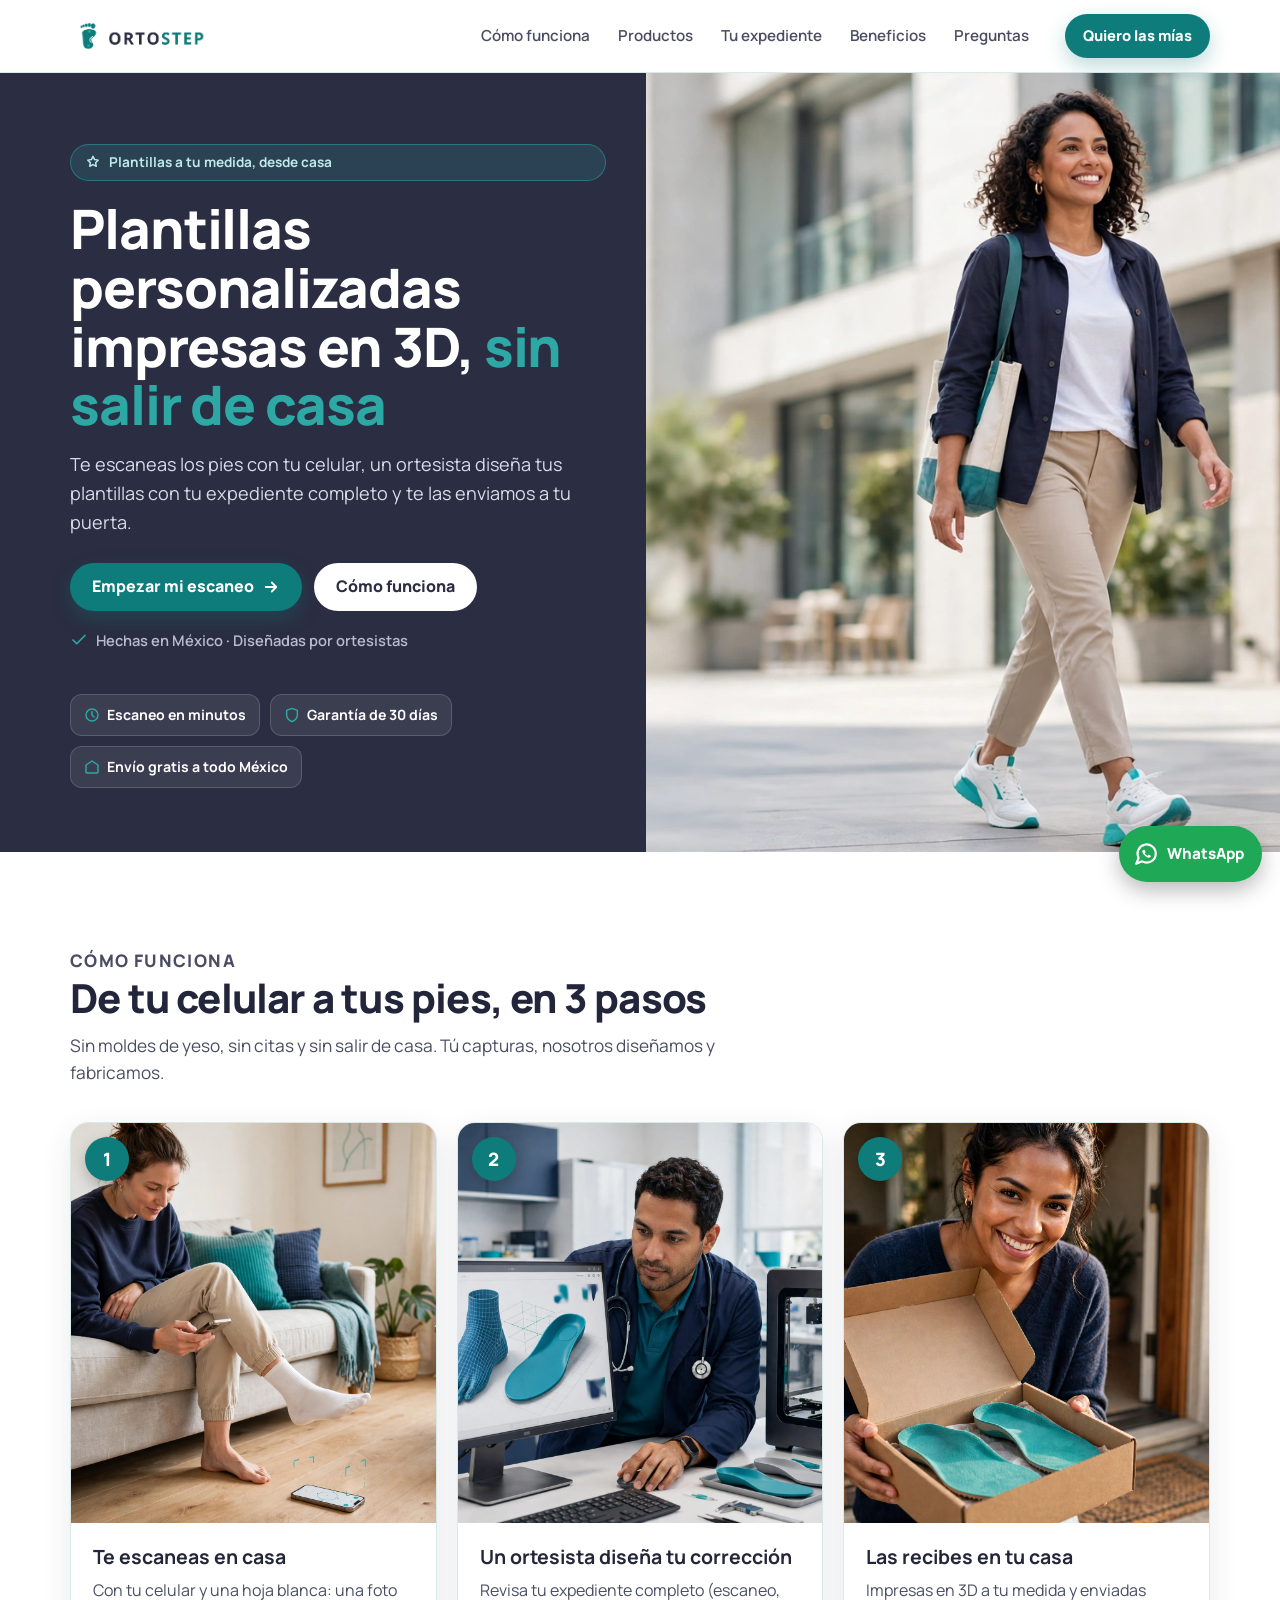
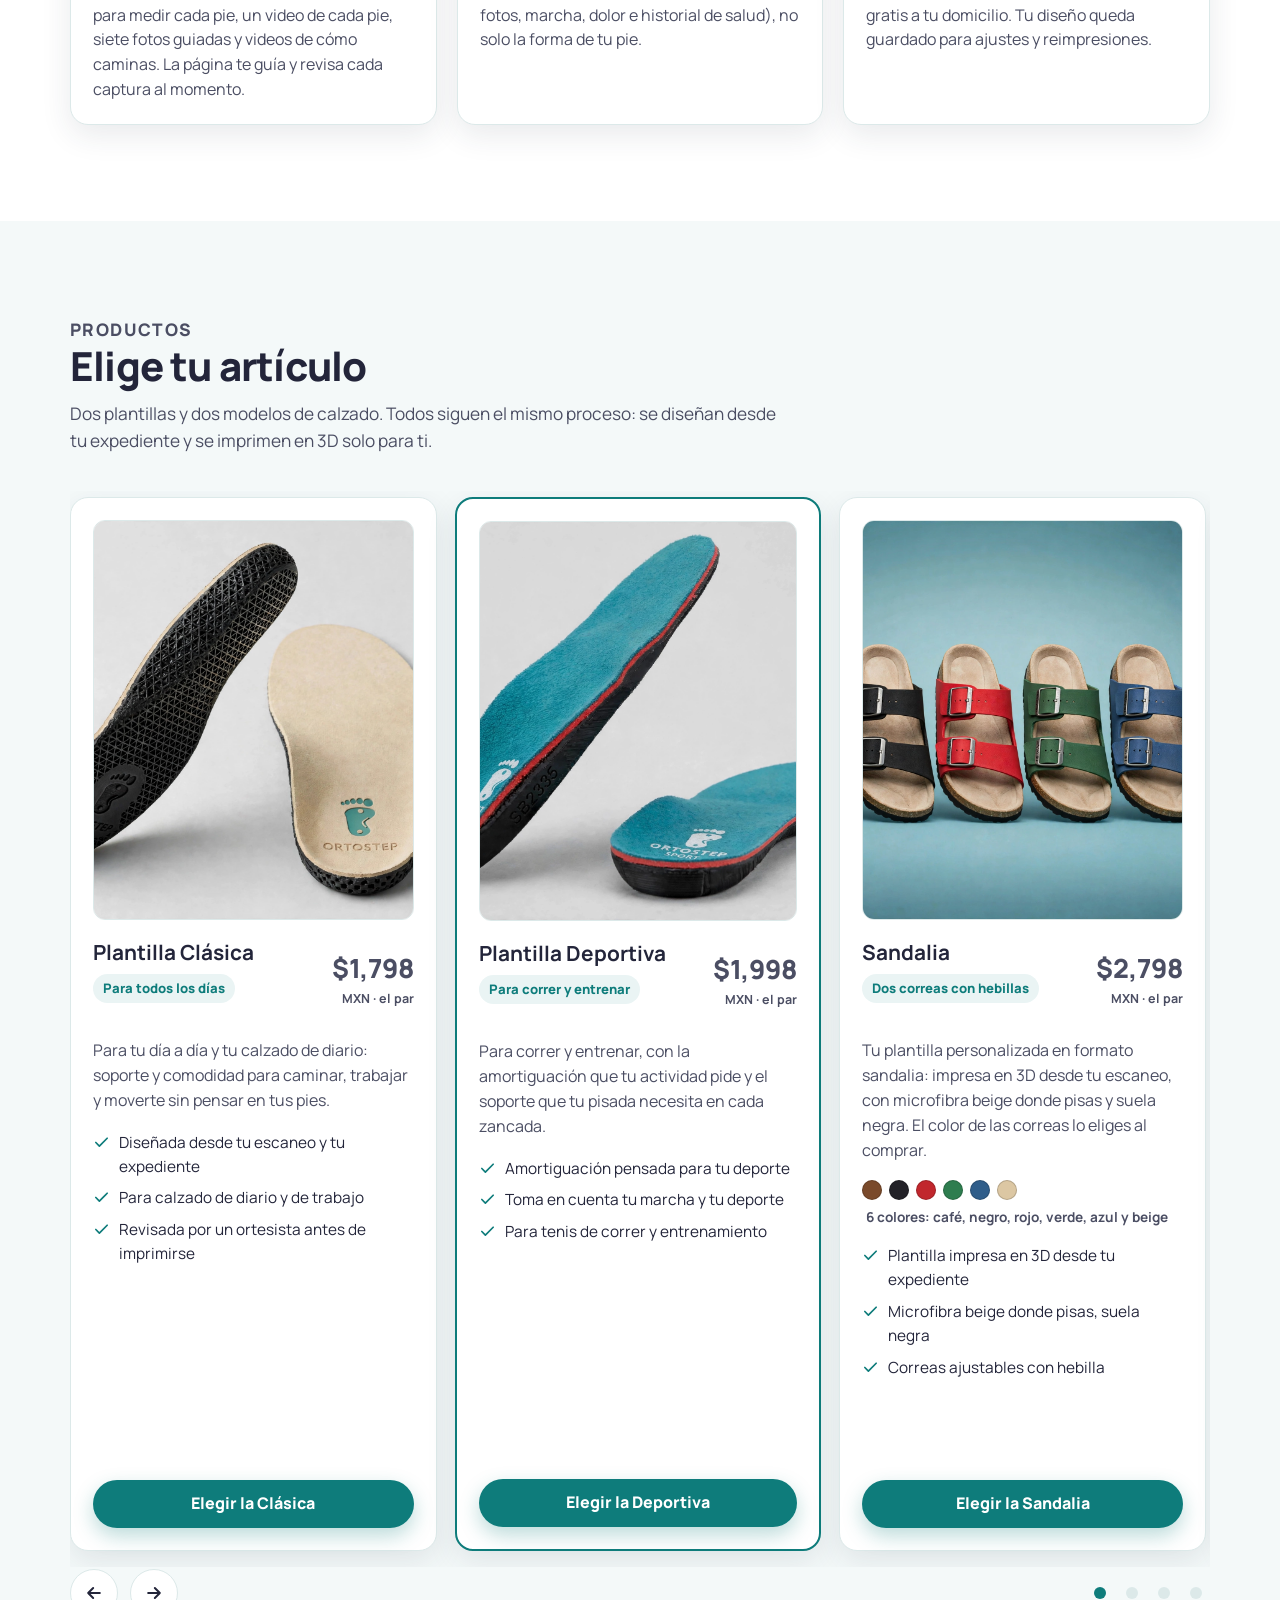
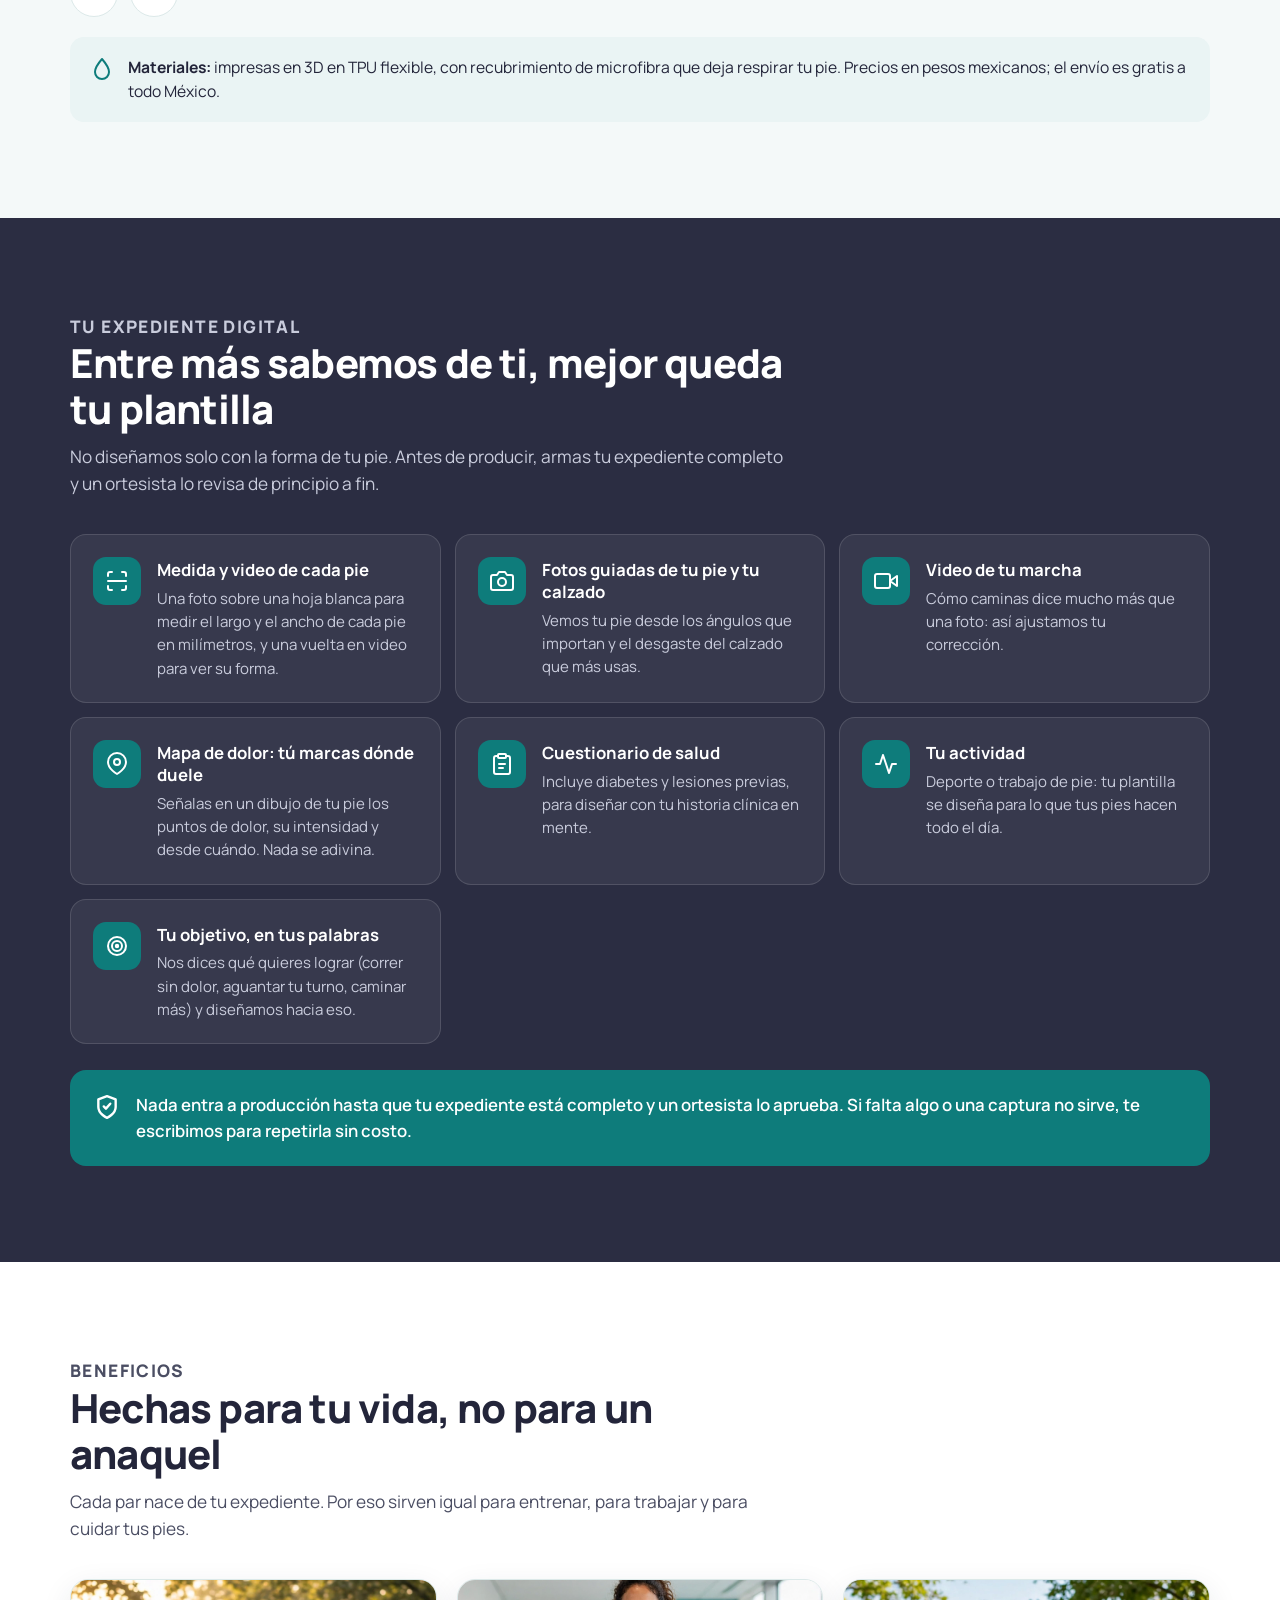
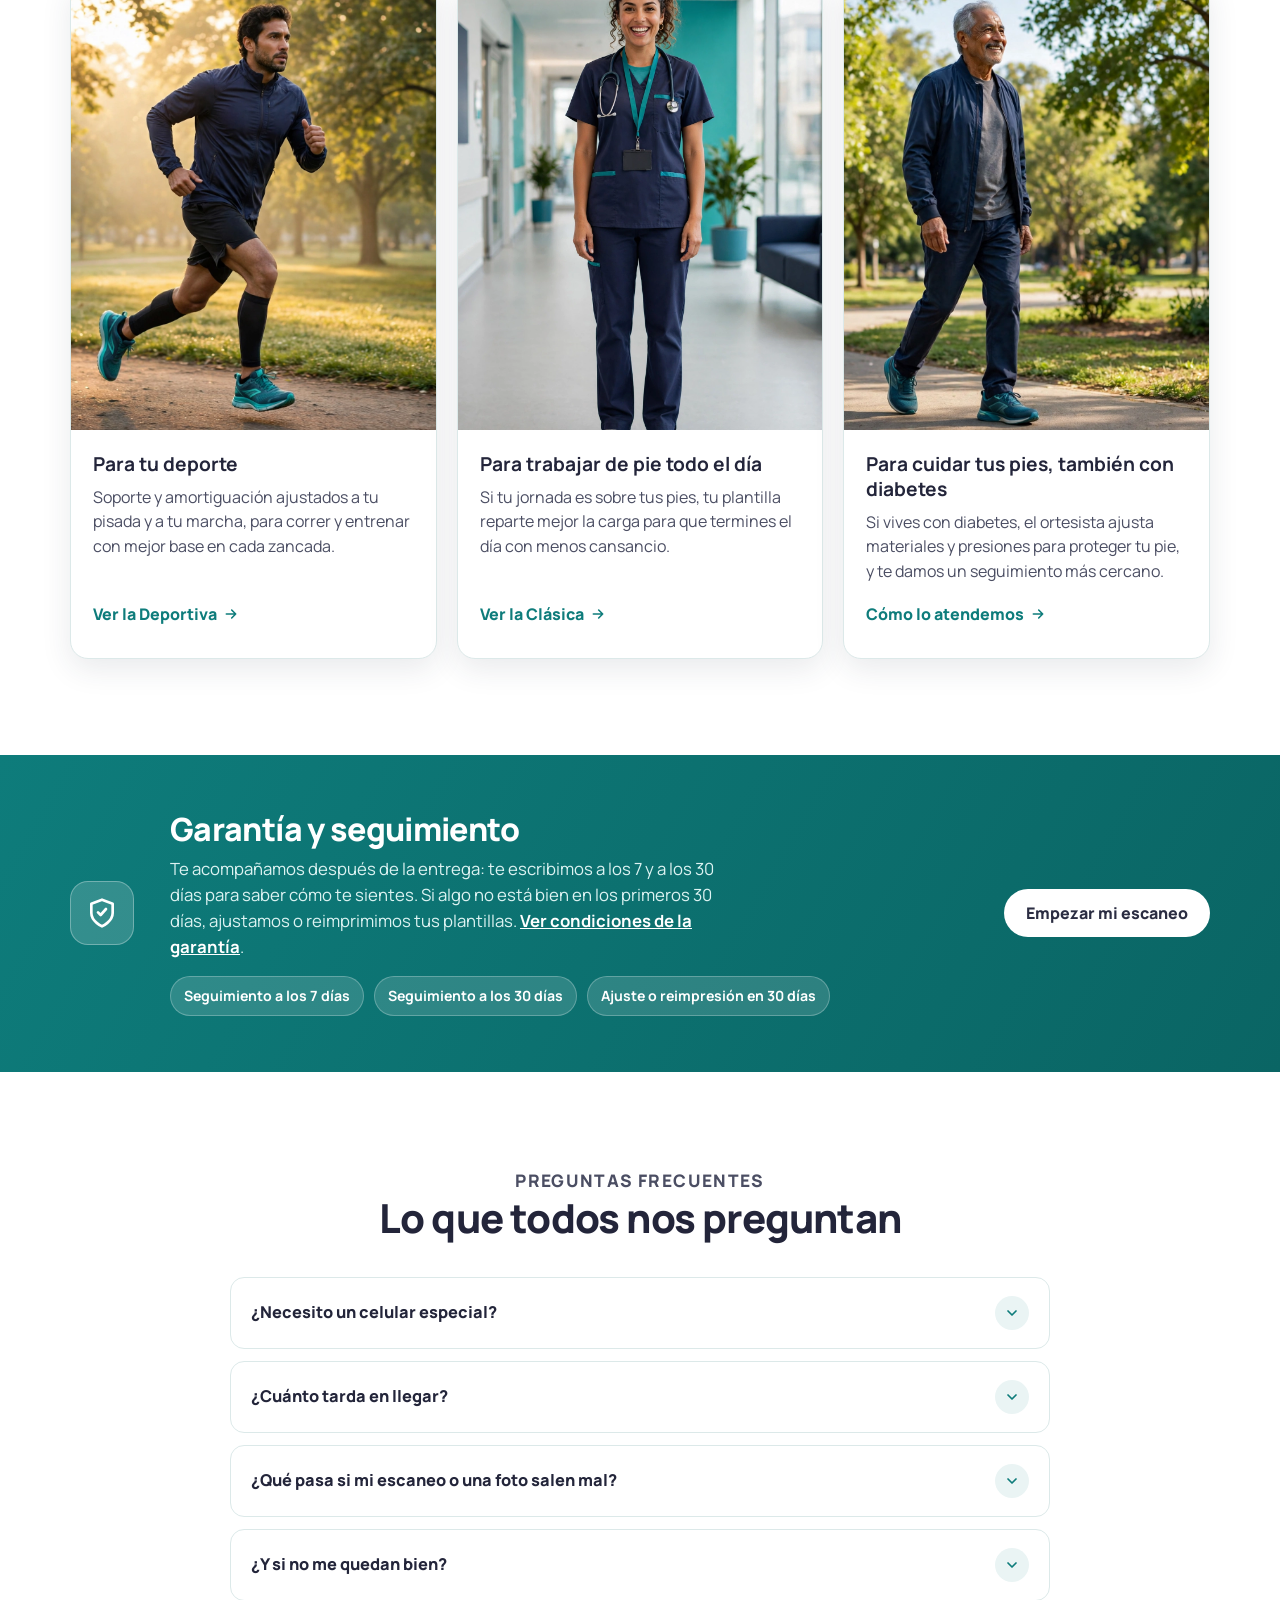
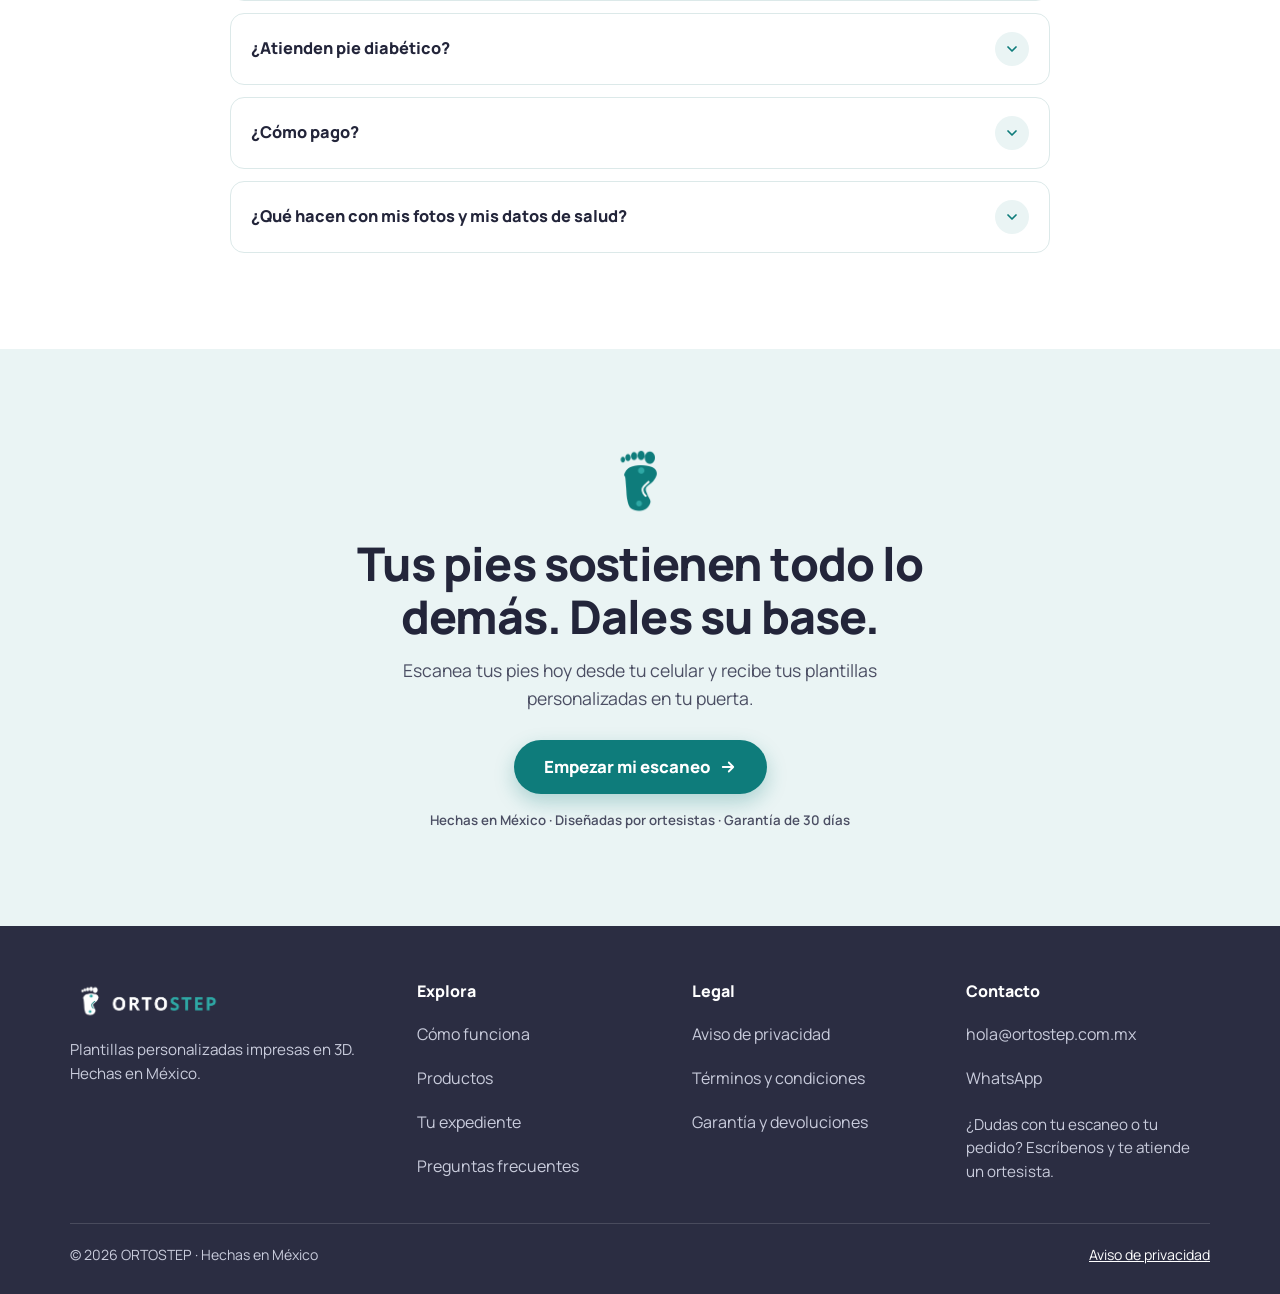
==== commit e25647a6: "Medición del pie por foto, revisión de postura y programa de extracción Página: - Foto cenital de ca" ====
--- a/index.html
+++ b/index.html
@@ -118,7 +118,7 @@
           </figure>
           <div class="step-body">
             <h3>Te escaneas en casa</h3>
-            <p>Con tu celular y una hoja A4: video de cada pie, siete fotos guiadas y un video de cómo caminas. La página te guía y revisa cada captura al momento.</p>
+            <p>Con tu celular y una hoja blanca: una foto para medir cada pie, un video de cada pie, siete fotos guiadas y videos de cómo caminas. La página te guía y revisa cada captura al momento.</p>
           </div>
         </article>
         <article class="step-card">
@@ -184,7 +184,7 @@
             <p>Para correr y entrenar, con la amortiguación que tu actividad pide y el soporte que tu pisada necesita en cada zancada.</p>
             <ul>
               <li><svg width="17" height="17" viewBox="0 0 24 24" fill="none" stroke="currentColor" stroke-width="2.4" stroke-linecap="round" stroke-linejoin="round" aria-hidden="true"><path d="M20 6L9 17l-5-5"/></svg> Amortiguación pensada para tu deporte</li>
-              <li><svg width="17" height="17" viewBox="0 0 24 24" fill="none" stroke="currentColor" stroke-width="2.4" stroke-linecap="round" stroke-linejoin="round" aria-hidden="true"><path d="M20 6L9 17l-5-5"/></svg> Diseñada con tu video de marcha</li>
+              <li><svg width="17" height="17" viewBox="0 0 24 24" fill="none" stroke="currentColor" stroke-width="2.4" stroke-linecap="round" stroke-linejoin="round" aria-hidden="true"><path d="M20 6L9 17l-5-5"/></svg> Toma en cuenta tu marcha y tu deporte</li>
               <li><svg width="17" height="17" viewBox="0 0 24 24" fill="none" stroke="currentColor" stroke-width="2.4" stroke-linecap="round" stroke-linejoin="round" aria-hidden="true"><path d="M20 6L9 17l-5-5"/></svg> Para tenis de correr y entrenamiento</li>
             </ul>
             <button type="button" class="btn btn-teal btn-block" data-flow-open data-product="deportiva">Elegir la Deportiva</button>
@@ -260,7 +260,7 @@
       <div class="exp-grid">
         <div class="exp-item">
           <div class="exp-icon"><svg width="24" height="24" viewBox="0 0 24 24" fill="none" stroke="currentColor" stroke-width="2" stroke-linecap="round" stroke-linejoin="round" aria-hidden="true"><path d="M3 7V5a2 2 0 0 1 2-2h2M17 3h2a2 2 0 0 1 2 2v2M21 17v2a2 2 0 0 1-2 2h-2M7 21H5a2 2 0 0 1-2-2v-2"/><path d="M3 12h18"/></svg></div>
-          <div><h3>Video 360° de cada pie</h3><p>Una vuelta completa alrededor de cada pie, sobre una hoja A4 que sirve de referencia de escala.</p></div>
+          <div><h3>Medida y video de cada pie</h3><p>Una foto sobre una hoja blanca para medir el largo y el ancho de cada pie en milímetros, y una vuelta en video para ver su forma.</p></div>
         </div>
         <div class="exp-item">
           <div class="exp-icon"><svg width="24" height="24" viewBox="0 0 24 24" fill="none" stroke="currentColor" stroke-width="2" stroke-linecap="round" stroke-linejoin="round" aria-hidden="true"><path d="M23 19a2 2 0 0 1-2 2H3a2 2 0 0 1-2-2V8a2 2 0 0 1 2-2h4l2-3h6l2 3h4a2 2 0 0 1 2 2z"/><circle cx="12" cy="13" r="4"/></svg></div>
@@ -360,7 +360,7 @@
       <div class="faq-list">
         <details class="faq-item">
           <summary>¿Necesito un celular especial?<span class="chev" aria-hidden="true"><svg width="16" height="16" viewBox="0 0 24 24" fill="none" stroke="currentColor" stroke-width="2.6" stroke-linecap="round" stroke-linejoin="round"><path d="M6 9l6 6 6-6"/></svg></span></summary>
-          <div class="faq-answer"><p>No. Funciona con cualquier celular con cámara y un navegador actualizado (Chrome o Safari), sin instalar nada. Solo necesitas una hoja tamaño A4 y, de preferencia, a alguien que te ayude a grabar.</p></div>
+          <div class="faq-answer"><p>No. Funciona con cualquier celular con cámara y un navegador actualizado (Chrome o Safari), sin instalar nada. Solo necesitas una hoja blanca tamaño carta o A4 y, de preferencia, a alguien que te ayude a grabar.</p></div>
         </details>
         <details class="faq-item">
           <summary>¿Cuánto tarda en llegar?<span class="chev" aria-hidden="true"><svg width="16" height="16" viewBox="0 0 24 24" fill="none" stroke="currentColor" stroke-width="2.6" stroke-linecap="round" stroke-linejoin="round"><path d="M6 9l6 6 6-6"/></svg></span></summary>
@@ -369,7 +369,7 @@
         </details>
         <details class="faq-item">
           <summary>¿Qué pasa si mi escaneo o una foto salen mal?<span class="chev" aria-hidden="true"><svg width="16" height="16" viewBox="0 0 24 24" fill="none" stroke="currentColor" stroke-width="2.6" stroke-linecap="round" stroke-linejoin="round"><path d="M6 9l6 6 6-6"/></svg></span></summary>
-          <div class="faq-answer"><p>La página revisa cada captura en cuanto la subes (duración, luz, nitidez y resolución) y te avisa si conviene repetirla. Después, el ortesista revisa todo tu expediente; si algo no sirve, te pedimos repetirlo sin costo.</p></div>
+          <div class="faq-answer"><p>La página revisa cada captura en cuanto la subes (duración, luz, nitidez, resolución, que se vean tus pies y tu cuerpo completo, y el tamaño de la hoja) y te avisa si conviene repetirla. Después, el ortesista revisa todo tu expediente; si algo no sirve, te pedimos repetirlo sin costo.</p></div>
         </details>
         <details class="faq-item">
           <summary>¿Y si no me quedan bien?<span class="chev" aria-hidden="true"><svg width="16" height="16" viewBox="0 0 24 24" fill="none" stroke="currentColor" stroke-width="2.6" stroke-linecap="round" stroke-linejoin="round"><path d="M6 9l6 6 6-6"/></svg></span></summary>
@@ -488,7 +488,7 @@
         <p class="flead">Con esto abrimos tu expediente y te avisamos de cada avance por WhatsApp.</p>
         <div class="fgrid two">
           <div class="field full">
-            <label for="f-nombre">Nombre completo</label>
+            <label for="f-nombre">Nombre completo <small>(nombre y apellido)</small></label>
             <input id="f-nombre" type="text" autocomplete="name" placeholder="Ej. Ana María López" />
           </div>
           <div class="field">
@@ -529,14 +529,57 @@
       <!-- PASO 2 · ESCANEO -->
       <section class="fstep" data-step="2" aria-labelledby="h-step2">
         <p class="eyebrow">Paso 2 · Tu escaneo</p>
-        <h2 id="h-step2">Graba una vuelta completa a cada pie</h2>
-        <p class="flead">Necesitas una hoja tamaño A4 y, de preferencia, a alguien que te ayude. Con ese video y la hoja como referencia de escala, nuestro equipo reconstruye la forma de tu pie en 3D para diseñar tu plantilla.</p>
+        <h2 id="h-step2">Mide y graba cada pie</h2>
+        <p class="flead">Necesitas una hoja blanca tamaño carta o A4 (detectamos sola cuál es) y, de preferencia, a alguien que te ayude. Primero una foto desde arriba para medir tu pie en milímetros; después una vuelta en video para que el ortesista vea su forma desde todos los ángulos.</p>
+
+        <h3 class="sub-h">1. Foto para medir tu pie</h3>
+        <div class="measure-guide">
+          <svg class="measure-svg" viewBox="0 0 220 170" role="img" aria-label="Esquema: hoja contra la pared, talón tocando la pared, foto desde arriba">
+            <rect x="0" y="0" width="220" height="16" class="ms-wall"/>
+            <text x="110" y="12" text-anchor="middle" class="ms-label-w">PARED</text>
+            <rect x="62" y="16" width="96" height="136" class="ms-sheet"/>
+            <path d="M110 18 C96 18 88 28 87 44 C86 64 88 84 86 104 C84 122 88 138 98 144 C104 148 114 148 120 145 C132 140 137 126 135 110 C133 90 135 70 134 50 C133 30 124 18 110 18 Z" class="ms-foot"/>
+            <line x1="172" y1="16" x2="172" y2="147" class="ms-dim"/>
+            <text x="178" y="86" class="ms-label">largo</text>
+            <circle cx="36" cy="118" r="14" class="ms-cam"/>
+            <text x="36" y="146" text-anchor="middle" class="ms-label">desde arriba</text>
+          </svg>
+          <ol class="measure-steps">
+            <li><strong>Hoja contra la pared:</strong> pega el lado corto de la hoja a la pared, sobre un piso que <strong>no sea blanco</strong>. Si tu piso es blanco, pon debajo una toalla o tela oscura.</li>
+            <li><strong>Talón contra la pared:</strong> párate descalzo con el talón tocando la pared y todo el pie dentro de la hoja. Súbete el pantalón arriba del tobillo.</li>
+            <li><strong>Foto desde arriba:</strong> quien te ayuda toma la foto con el celular paralelo al piso, a unos 60 u 80 cm de altura, sin flash. Que la hoja ocupe al menos la mitad de la pantalla y se vean sus 4 esquinas.</li>
+          </ol>
+        </div>
+        <div class="capture-grid">
+          <div class="upload-card measure-card" data-key="medida-der">
+            <h3>Medida del pie derecho <span class="ucheck" aria-hidden="true"><svg width="20" height="20" viewBox="0 0 24 24" fill="none" stroke="currentColor" stroke-width="2.6" stroke-linecap="round" stroke-linejoin="round"><path d="M20 6L9 17l-5-5"/></svg></span></h3>
+            <p>Talón contra la pared, todo el pie dentro de la hoja y las 4 esquinas a la vista.</p>
+            <canvas class="mcanvas" hidden></canvas>
+            <img class="uprev" alt="Vista previa de la foto de medida del pie derecho" />
+            <dl class="mres" hidden></dl>
+            <label class="upload-btn"><svg width="18" height="18" viewBox="0 0 24 24" fill="none" stroke="currentColor" stroke-width="2.2" stroke-linecap="round" stroke-linejoin="round" aria-hidden="true"><path d="M23 19a2 2 0 0 1-2 2H3a2 2 0 0 1-2-2V8a2 2 0 0 1 2-2h4l2-3h6l2 3h4a2 2 0 0 1 2 2z"/><circle cx="12" cy="13" r="4"/></svg> Tomar o subir foto<input type="file" accept="image/*" data-file="medida-der" /></label>
+            <span class="fname"></span>
+            <p class="qstatus" aria-live="polite"></p>
+          </div>
+          <div class="upload-card measure-card" data-key="medida-izq">
+            <h3>Medida del pie izquierdo <span class="ucheck" aria-hidden="true"><svg width="20" height="20" viewBox="0 0 24 24" fill="none" stroke="currentColor" stroke-width="2.6" stroke-linecap="round" stroke-linejoin="round"><path d="M20 6L9 17l-5-5"/></svg></span></h3>
+            <p>Talón contra la pared, todo el pie dentro de la hoja y las 4 esquinas a la vista.</p>
+            <canvas class="mcanvas" hidden></canvas>
+            <img class="uprev" alt="Vista previa de la foto de medida del pie izquierdo" />
+            <dl class="mres" hidden></dl>
+            <label class="upload-btn"><svg width="18" height="18" viewBox="0 0 24 24" fill="none" stroke="currentColor" stroke-width="2.2" stroke-linecap="round" stroke-linejoin="round" aria-hidden="true"><path d="M23 19a2 2 0 0 1-2 2H3a2 2 0 0 1-2-2V8a2 2 0 0 1 2-2h4l2-3h6l2 3h4a2 2 0 0 1 2 2z"/><circle cx="12" cy="13" r="4"/></svg> Tomar o subir foto<input type="file" accept="image/*" data-file="medida-izq" /></label>
+            <span class="fname"></span>
+            <p class="qstatus" aria-live="polite"></p>
+          </div>
+        </div>
+
+        <h3 class="sub-h">2. Vuelta en video a cada pie</h3>
         <div class="demo-box" hidden><p>Así se hace: mira el ejemplo</p><video data-src="videos/ejemplo-escaneo.mp4" muted loop playsinline controls preload="none"></video></div>
         <div class="guide-cards">
           <div class="guide-card">
             <div class="gnum">1</div>
-            <h3>Hoja A4 en el piso</h3>
-            <p>Pon una hoja A4 (21 × 29.7 cm, no tamaño carta) en un piso liso y apoya encima tu pie descalzo, con tu peso normal.</p>
+            <h3>Pie sobre la hoja</h3>
+            <p>Pon la hoja en el piso, lejos de la pared, y apoya encima tu pie descalzo con tu peso normal.</p>
           </div>
           <div class="guide-card">
             <div class="gnum">2</div>
@@ -552,7 +595,7 @@
         <div class="capture-grid">
           <div class="capture-card" id="scanCard-derecho" data-side="derecho">
             <h3>Pie derecho <span class="ucheck" aria-hidden="true"><svg width="20" height="20" viewBox="0 0 24 24" fill="none" stroke="currentColor" stroke-width="2.6" stroke-linecap="round" stroke-linejoin="round"><path d="M20 6L9 17l-5-5"/></svg></span></h3>
-            <p>Descalzo, sobre la hoja A4 y con buena luz.</p>
+            <p>Descalzo, sobre la hoja y con buena luz.</p>
             <div class="rec">
               <video class="rec-live" playsinline muted></video>
               <p class="rec-guide" aria-live="polite"></p>
@@ -567,7 +610,7 @@
           </div>
           <div class="capture-card" id="scanCard-izquierdo" data-side="izquierdo">
             <h3>Pie izquierdo <span class="ucheck" aria-hidden="true"><svg width="20" height="20" viewBox="0 0 24 24" fill="none" stroke="currentColor" stroke-width="2.6" stroke-linecap="round" stroke-linejoin="round"><path d="M20 6L9 17l-5-5"/></svg></span></h3>
-            <p>Descalzo, sobre la hoja A4 y con buena luz.</p>
+            <p>Descalzo, sobre la hoja y con buena luz.</p>
             <div class="rec">
               <video class="rec-live" playsinline muted></video>
               <p class="rec-guide" aria-live="polite"></p>
@@ -585,13 +628,13 @@
         <div class="box measure">
           <div>
             <h3>Tus medidas</h3>
-            <p class="hint" style="margin:0">El ortesista las confirma con tu video. Si no estás seguro, elige la opción más cercana.</p>
+            <p class="hint" style="margin:0">Revisa que la talla sugerida coincida con la que usas. El ortesista confirma todo con tus fotos y videos.</p>
           </div>
           <div class="fgrid two">
             <div class="field">
-              <label for="f-largo">Largo de tu pie <small>(cm, opcional)</small></label>
-              <input id="f-largo" type="number" inputmode="decimal" min="12" max="35" step="0.1" placeholder="Ej. 25.3" />
-              <p class="hint">Pon el talón contra la pared, marca en la hoja hasta tu dedo más largo y mide con una regla.</p>
+              <label for="f-largo">Largo de tu pie más largo <small>(cm)</small></label>
+              <input id="f-largo" type="number" inputmode="decimal" min="12" max="35" step="0.1" placeholder="Se llena con tu foto de medida" />
+              <p class="hint">Lo llenamos con tus fotos de medida. Si la medición no funcionó, mide con una regla desde la pared hasta tu dedo más largo.</p>
               <p class="suggest" id="tallaSuggest" aria-live="polite"><span></span><button type="button" id="useSuggest">Usar esta talla</button></p>
             </div>
             <div class="field">
@@ -615,7 +658,7 @@
           </div>
           <div class="product-preview">
             <img id="spImg" src="assets/img/producto-clasica.webp" alt="" width="110" height="76" />
-            <p>Con estos datos y tu escaneo diseñamos tu <strong id="spProduct">Plantilla Clásica</strong>.</p>
+            <p>Con estas medidas y tu expediente se diseña tu <strong id="spProduct">Plantilla Clásica</strong>.</p>
           </div>
         </div>
       </section>
@@ -637,20 +680,28 @@
       <section class="fstep" data-step="4" aria-labelledby="h-step4">
         <p class="eyebrow">Paso 4 · Tu marcha en video</p>
         <h2 id="h-step4">Cómo caminas y cómo te mueves</h2>
-        <p class="flead">Dos videos cortos. Pide ayuda a alguien o apoya tu celular en un mueble, a la altura de la rodilla.</p>
+        <p class="flead">Tres videos cortos. Pon tu celular <strong>fijo</strong> en un mueble a la altura de tu cadera, a 3 o 4 metros de donde caminas (o que alguien lo sostenga quieto). Que se vea todo tu cuerpo, de la cabeza a los pies. Si tu celular lo permite, graba en 60 fps. Revisamos cada video en cuanto lo subes.</p>
         <div class="capture-grid">
           <div class="upload-card" data-key="marcha">
-            <h3>Video caminando <span class="ucheck" aria-hidden="true"><svg width="20" height="20" viewBox="0 0 24 24" fill="none" stroke="currentColor" stroke-width="2.6" stroke-linecap="round" stroke-linejoin="round"><path d="M20 6L9 17l-5-5"/></svg></span></h3>
-            <p>Camina hacia la cámara unos 10 pasos y regresa dándole la espalda, con tu calzado habitual y a tu paso normal. Que se vean tus pies y tus piernas completas. De 10 a 40 segundos.</p>
+            <h3>Caminando de frente <span class="ucheck" aria-hidden="true"><svg width="20" height="20" viewBox="0 0 24 24" fill="none" stroke="currentColor" stroke-width="2.6" stroke-linecap="round" stroke-linejoin="round"><path d="M20 6L9 17l-5-5"/></svg></span></h3>
+            <p>De frente: camina hacia la cámara unos 10 pasos y regresa dándole la espalda, con tu calzado habitual y a tu paso normal. De 10 a 40 segundos.</p>
             <div class="demo-box small" hidden><p>Así se hace: mira el ejemplo</p><video data-src="videos/ejemplo-marcha.mp4" muted loop playsinline controls preload="none"></video></div>
             <video class="uprev" controls playsinline muted></video>
             <label class="upload-btn"><svg width="18" height="18" viewBox="0 0 24 24" fill="none" stroke="currentColor" stroke-width="2.2" stroke-linecap="round" stroke-linejoin="round" aria-hidden="true"><polygon points="23 7 16 12 23 17 23 7"/><path d="M14 5H3a2 2 0 0 0-2 2v10a2 2 0 0 0 2 2h11a2 2 0 0 0 2-2V7a2 2 0 0 0-2-2z"/></svg> Grabar o subir video<input type="file" accept="video/*" data-file="marcha" /></label>
             <span class="fname"></span>
             <p class="qstatus" aria-live="polite"></p>
           </div>
+          <div class="upload-card" data-key="marcha-lateral">
+            <h3>Caminando de lado <span class="ucheck" aria-hidden="true"><svg width="20" height="20" viewBox="0 0 24 24" fill="none" stroke="currentColor" stroke-width="2.6" stroke-linecap="round" stroke-linejoin="round"><path d="M20 6L9 17l-5-5"/></svg></span></h3>
+            <p>De perfil: con el celular en el mismo lugar, camina de un lado al otro frente a la cámara unos 6 a 8 pasos, da la vuelta y regresa. Que se vea todo tu cuerpo en todo momento. De 10 a 40 segundos.</p>
+            <video class="uprev" controls playsinline muted></video>
+            <label class="upload-btn"><svg width="18" height="18" viewBox="0 0 24 24" fill="none" stroke="currentColor" stroke-width="2.2" stroke-linecap="round" stroke-linejoin="round" aria-hidden="true"><polygon points="23 7 16 12 23 17 23 7"/><path d="M14 5H3a2 2 0 0 0-2 2v10a2 2 0 0 0 2 2h11a2 2 0 0 0 2-2V7a2 2 0 0 0-2-2z"/></svg> Grabar o subir video<input type="file" accept="video/*" data-file="marcha-lateral" /></label>
+            <span class="fname"></span>
+            <p class="qstatus" aria-live="polite"></p>
+          </div>
           <div class="upload-card" data-key="sentadilla">
             <h3>Prueba de movimiento <span class="ucheck" aria-hidden="true"><svg width="20" height="20" viewBox="0 0 24 24" fill="none" stroke="currentColor" stroke-width="2.6" stroke-linecap="round" stroke-linejoin="round"><path d="M20 6L9 17l-5-5"/></svg></span></h3>
-            <p>Sentadilla en una sola pierna, de frente a la cámara: apóyate en una pared, flexiona despacio sobre una pierna y regresa; repite del otro lado. Si pierdes el equilibrio no pasa nada: eso también nos dice mucho.</p>
+            <p>Sentadilla en una sola pierna, de frente a la cámara y descalzo: toca la pared solo con una mano para equilibrarte, baja despacio sobre una pierna 3 veces y repite con la otra. Si pierdes el equilibrio no pasa nada: eso también nos dice mucho.</p>
             <div class="demo-box small" hidden><p>Así se hace: mira el ejemplo</p><video data-src="videos/ejemplo-sentadilla.mp4" muted loop playsinline controls preload="none"></video></div>
             <video class="uprev" controls playsinline muted></video>
             <label class="upload-btn"><svg width="18" height="18" viewBox="0 0 24 24" fill="none" stroke="currentColor" stroke-width="2.2" stroke-linecap="round" stroke-linejoin="round" aria-hidden="true"><polygon points="23 7 16 12 23 17 23 7"/><path d="M14 5H3a2 2 0 0 0-2 2v10a2 2 0 0 0 2 2h11a2 2 0 0 0 2-2V7a2 2 0 0 0-2-2z"/></svg> Grabar o subir video<input type="file" accept="video/*" data-file="sentadilla" /></label>
@@ -920,7 +971,7 @@
       <p>Tu expediente está completo en este celular. Para registrar tu pedido, envíanoslo por WhatsApp:</p>
       <ol class="done-steps">
         <li>Toca <strong>«Enviar resumen por WhatsApp»</strong>: se abre el chat con tus respuestas ya escritas. Envía el mensaje.</li>
-        <li>En ese mismo chat adjunta <strong>tus 4 videos</strong> (2 de escaneo, marcha y sentadilla) y <strong>tus 7 fotos</strong> desde la galería.</li>
+        <li>En ese mismo chat adjunta <strong>tus 5 videos</strong> (2 de tus pies, 2 caminando y la sentadilla) y <strong>tus 9 fotos</strong> (2 de medida y 7 guiadas) desde la galería.</li>
         <li>Te respondemos con tu folio y las opciones de pago.</li>
       </ol>
       <div class="done-actions">
@@ -982,6 +1033,8 @@
 <noscript><p style="position:fixed;bottom:0;left:0;right:0;margin:0;padding:12px;background:#7C1F1F;color:#fff;text-align:center;z-index:300">Para hacer tu pedido necesitas activar JavaScript en tu navegador.</p></noscript>
 
 <script src="assets/js/config.js"></script>
+<script src="assets/js/medicion.js"></script>
+<script src="assets/js/postura.js"></script>
 <script src="assets/js/app.js"></script>
 </body>
 </html>
--- a/assets/css/styles.css
+++ b/assets/css/styles.css
@@ -515,3 +515,23 @@
   .flow-help{padding:8px}
 }
 @media(max-width:420px){ .hide-sm{display:none} }
+
+/* Medición del pie */
+.sub-h{font-size:1.15rem;margin:26px 0 12px}
+.measure-guide{display:grid;gap:16px;align-items:center;background:var(--card);border:1px solid var(--line);border-radius:16px;padding:16px 18px;box-shadow:var(--shadow)}
+@media(min-width:700px){ .measure-guide{grid-template-columns:200px 1fr} }
+.measure-svg{width:100%;max-width:220px;margin:0 auto}
+.ms-wall{fill:var(--ink-soft);opacity:.35}
+.ms-sheet{fill:#fff;stroke:var(--line);stroke-width:2}
+.ms-foot{fill:#E9B99A;stroke:#B07A5A;stroke-width:1.5}
+.ms-dim{stroke:var(--teal);stroke-width:2;stroke-dasharray:4 3}
+.ms-cam{fill:var(--teal)}
+.ms-label{font:700 11px Manrope,sans-serif;fill:var(--ink-soft)}
+.ms-label-w{font:800 9px Manrope,sans-serif;fill:var(--bg);letter-spacing:.1em}
+.measure-steps{margin:0;padding-left:20px;display:grid;gap:8px;color:var(--ink-soft);font-size:.95rem}
+.measure-steps strong{color:var(--ink)}
+.measure-card .mcanvas{width:100%;border-radius:12px;border:1px solid var(--line);background:#000}
+.measure-card.has-canvas .uprev{display:none!important}
+.mres{display:grid;grid-template-columns:auto 1fr;gap:4px 12px;margin:0;font-size:.95rem}
+.mres dt{color:var(--ink-soft);font-weight:600}
+.mres dd{margin:0;font-weight:800}
